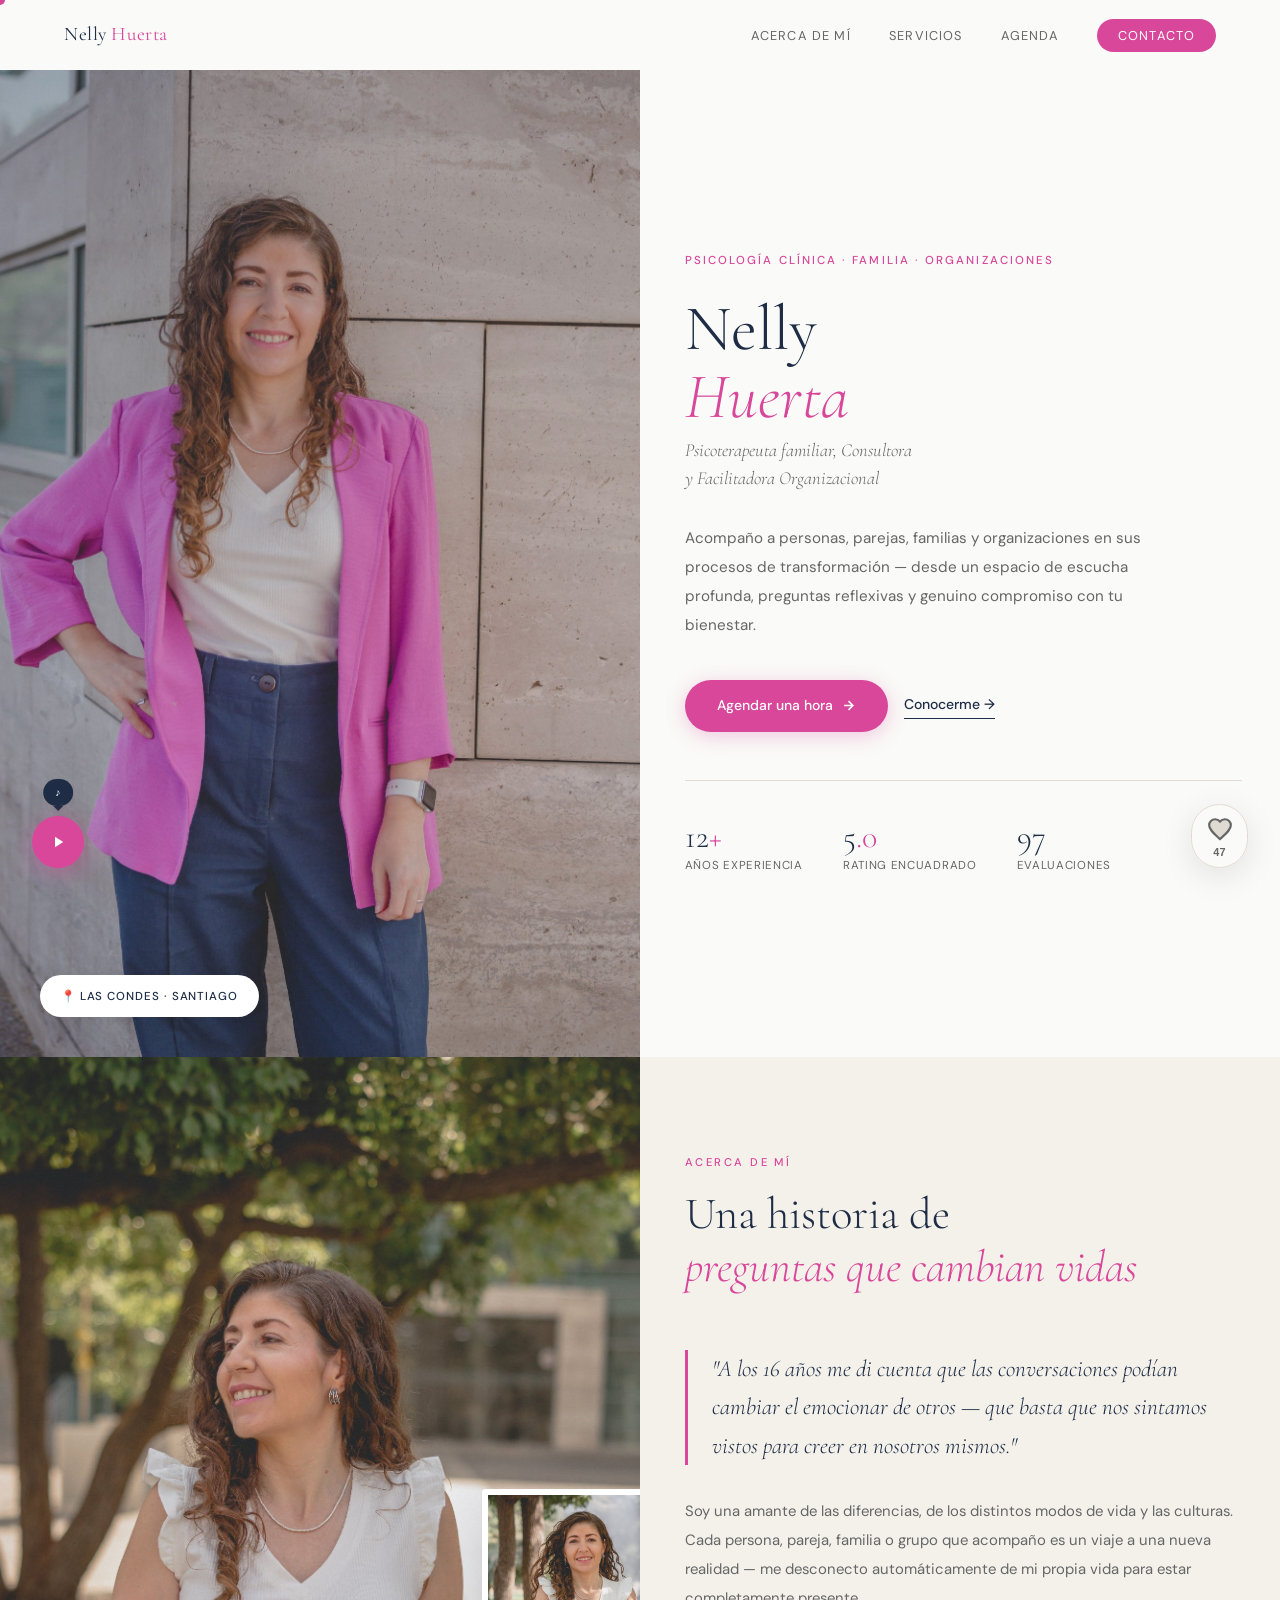
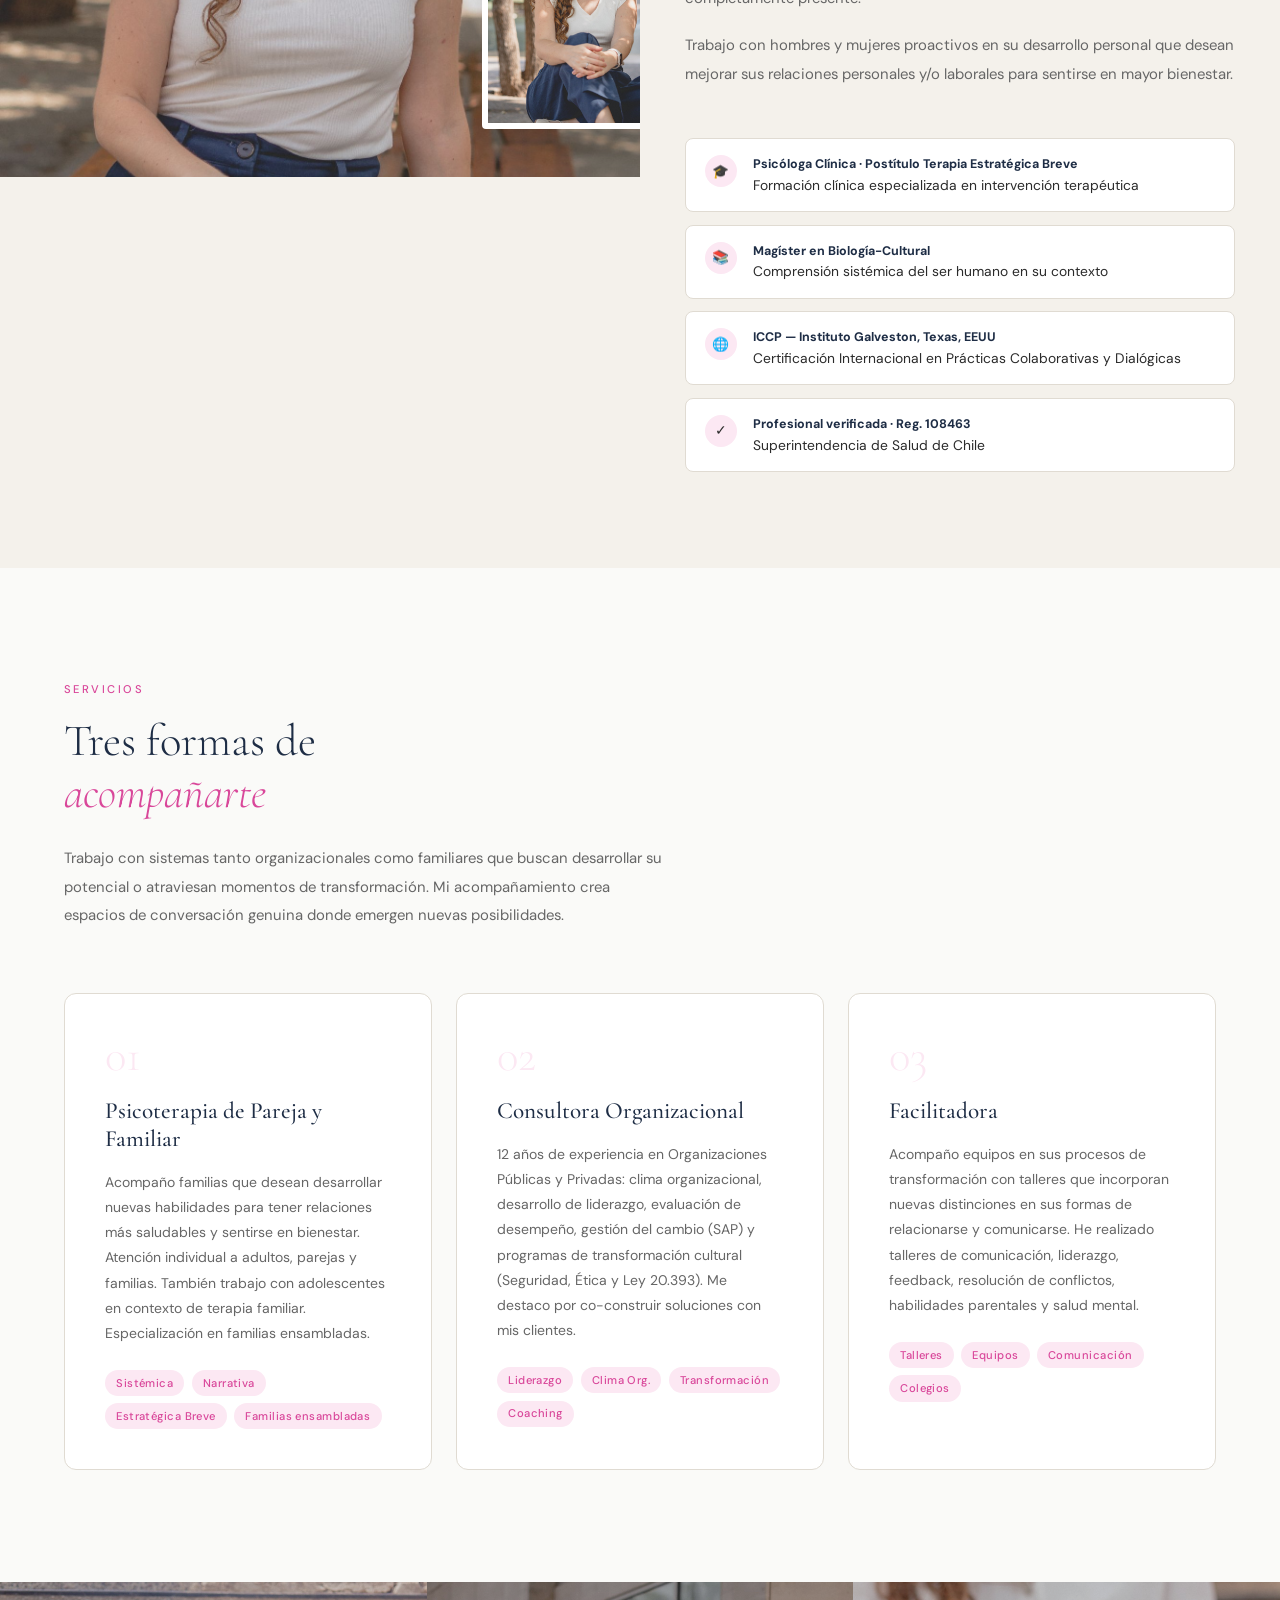
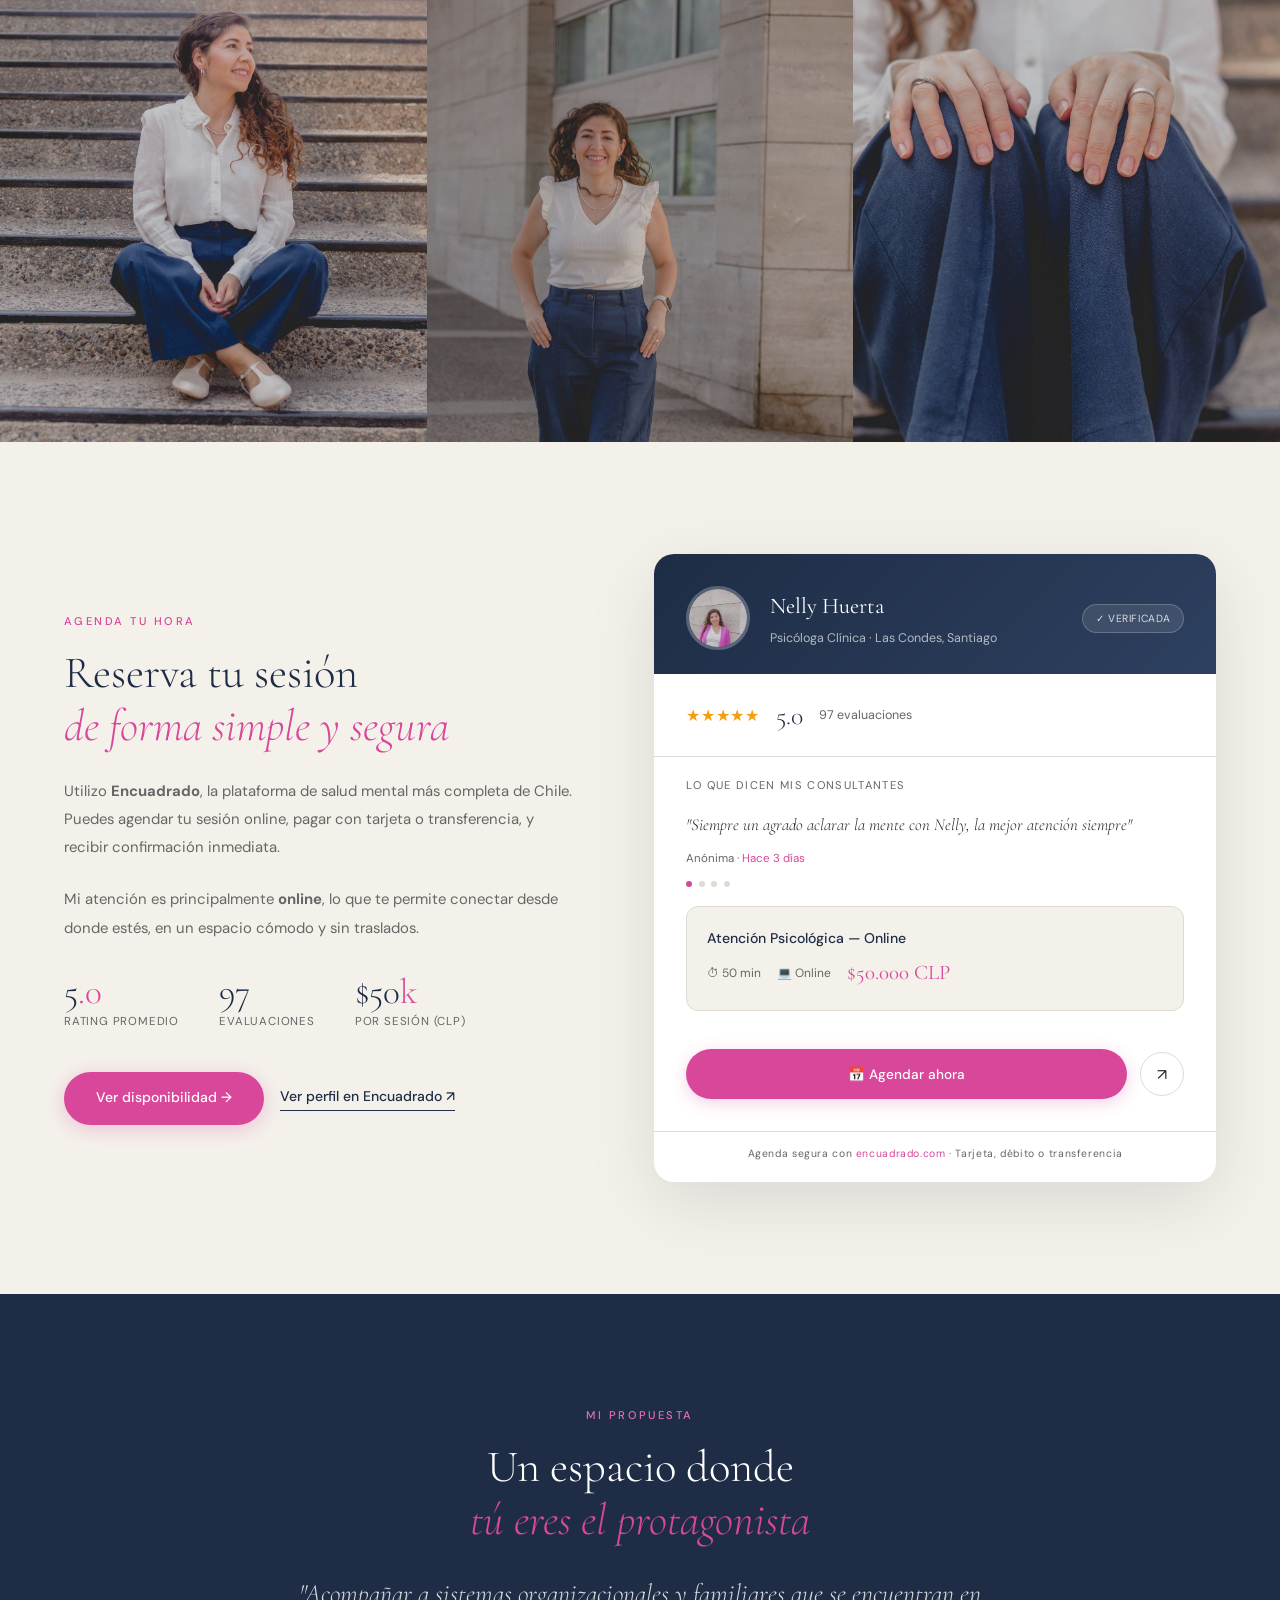
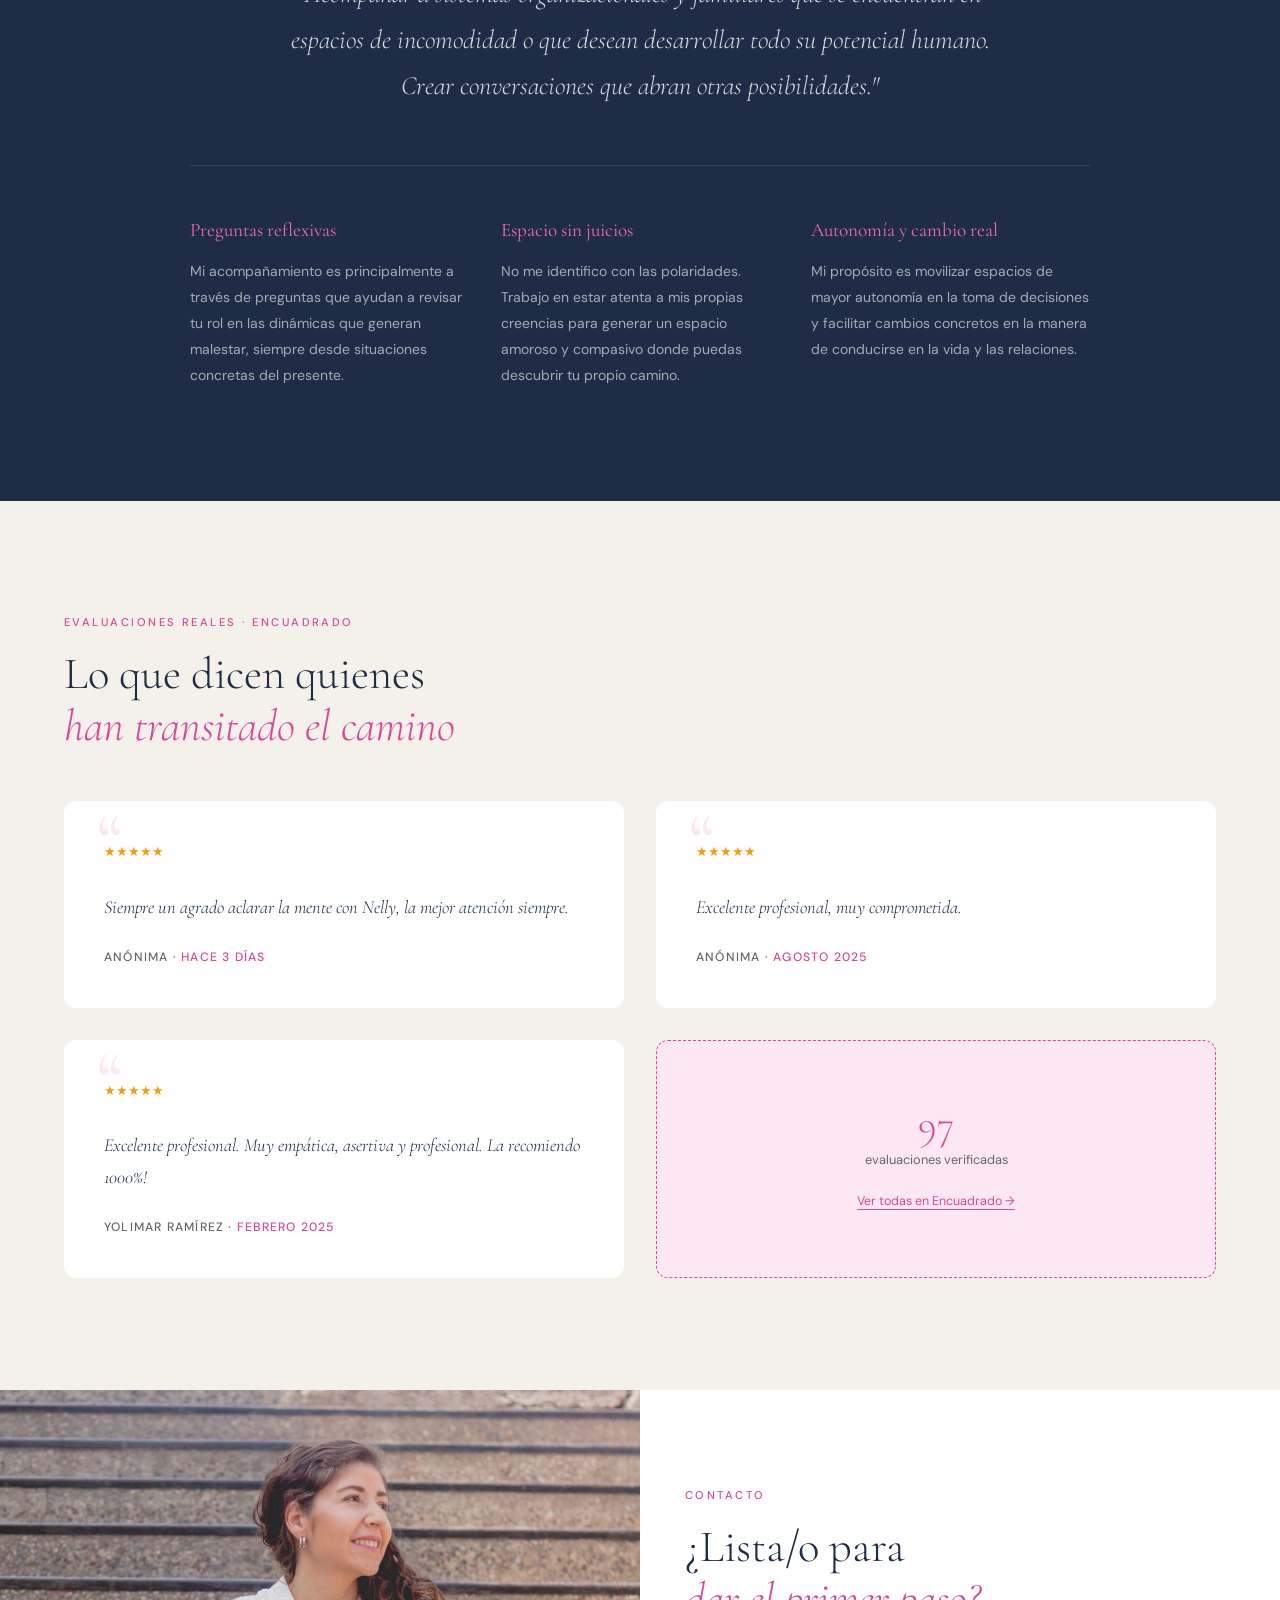
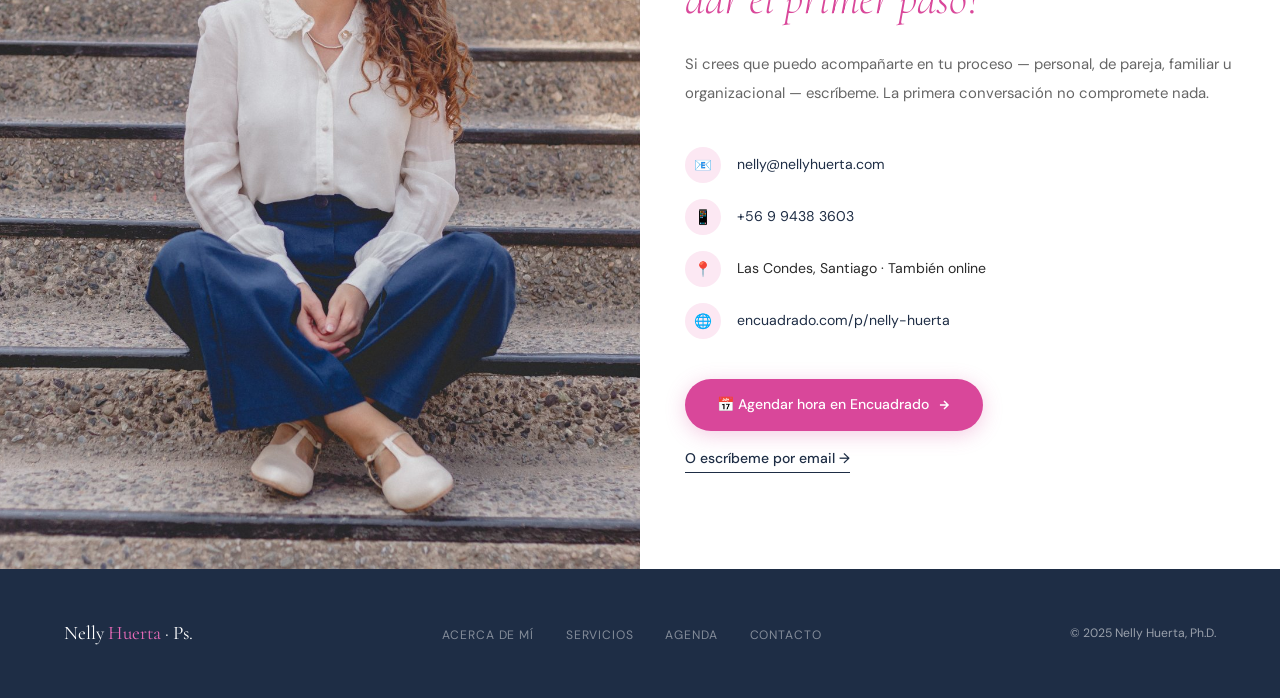
==== index.html @ c1a461f5 "🌸 Sitio Nelly Huerta — versión inicial" ====
<!DOCTYPE html>
<html lang="es">
<head>
  <meta charset="UTF-8">
  <meta name="viewport" content="width=device-width, initial-scale=1.0">
  <title>Nelly Huerta | Psicóloga Clínica · Las Condes, Santiago</title>
  <meta name="description" content="Psicoterapeuta familiar, Consultora y Facilitadora Organizacional. Atención individual, parejas y familias. Agenda tu hora en Encuadrado.">
  <meta name="keywords" content="psicóloga, psicoterapia, pareja, familia, Santiago, Las Condes, terapia familiar, consultoría organizacional">

  <!-- Open Graph -->
  <meta property="og:title" content="Nelly Huerta | Psicóloga Clínica">
  <meta property="og:description" content="Psicoterapeuta familiar y Consultora Organizacional. 5.0 ★ en Encuadrado · 97 evaluaciones.">
  <meta property="og:type" content="website">
  <meta property="og:url" content="https://www.nellyhuerta.com">

  <!-- Fuentes -->
  <link rel="preconnect" href="https://fonts.googleapis.com">
  <link rel="preconnect" href="https://fonts.gstatic.com" crossorigin>
  <link href="https://fonts.googleapis.com/css2?family=Cormorant+Garamond:ital,wght@0,300;0,400;0,500;0,600;1,300;1,400&family=DM+Sans:ital,opsz,wght@0,9..40,300;0,9..40,400;0,9..40,500;1,9..40,300&display=swap" rel="stylesheet">

  <!-- CSS -->
  <link rel="stylesheet" href="css/style.css">
</head>
<body>

  <!-- CURSOR -->
  <div id="cursor"></div>

  <!-- ═══ NAVEGACIÓN ═══ -->
  <nav id="nav">
    <a href="#hero" class="nav-logo">Nelly <span>Huerta</span></a>
    <ul class="nav-links">
      <li><a href="#acerca">Acerca de mí</a></li>
      <li><a href="#servicios">Servicios</a></li>
      <li><a href="#encuadrado-section">Agenda</a></li>
      <li><a href="#contacto" class="nav-cta">Contacto</a></li>
    </ul>
    <button class="hamburger" id="hamburger" aria-label="Abrir menú">
      <span></span><span></span><span></span>
    </button>
  </nav>

  <!-- Menú móvil -->
  <div class="mobile-menu" id="mobileMenu">
    <a href="#acerca"             onclick="closeMobile()">Acerca de mí</a>
    <a href="#servicios"          onclick="closeMobile()">Servicios</a>
    <a href="#encuadrado-section" onclick="closeMobile()">Agenda tu hora</a>
    <a href="#contacto"           onclick="closeMobile()" style="color:var(--fucsia);font-weight:500;">Contacto</a>
  </div>

  <!-- ═══ HERO ═══ -->
  <section id="hero">
    <div class="hero-imagen">
      <img src="images/RETRATO_EXPRESS_NELLY_EN26-7.jpg"
           alt="Nelly Huerta, Psicóloga Clínica"
           loading="eager">
      <div class="hero-overlay"></div>

      <!-- Badge ubicación -->
      <div class="hero-badge">📍 Las Condes · Santiago</div>

      <!-- Badge Encuadrado flotante con hover tooltip -->
      <div class="enc-preview-trigger">
        <a href="https://encuadrado.com/p/nelly-huerta"
           target="_blank" rel="noopener"
           class="hero-encuadrado-badge">
          <div>
            <div class="hero-enc-stars">★★★★★</div>
            <div class="hero-enc-info">
              <strong>5.0 · 97 evaluaciones</strong>
              Profesional verificada
            </div>
            <div class="hero-enc-logo">encuadrado</div>
          </div>
        </a>
        <!-- Tooltip preview -->
        <div class="enc-preview-tooltip">
          <div class="enc-tooltip-header">
            <div class="enc-tooltip-avatar">
              <img src="images/RETRATO_EXPRESS_NELLY_EN26.jpg" alt="Nelly Huerta">
            </div>
            <div>
              <div class="enc-tooltip-name">Nelly Huerta</div>
              <div class="enc-tooltip-sub">Psicóloga Clínica · Las Condes</div>
            </div>
          </div>
          <div class="enc-tooltip-body">
            <div class="enc-tooltip-rating">
              <span class="enc-tooltip-stars">★★★★★</span>
              <span class="enc-tooltip-num">5.0</span>
              <span class="enc-tooltip-reviews">97 evaluaciones</span>
            </div>
            <blockquote class="enc-tooltip-quote">
              "Siempre un agrado aclarar la mente con Nelly, la mejor atención siempre"
            </blockquote>
            <div class="enc-tooltip-service">
              <span class="enc-tooltip-service-name">Atención Psicológica · Online</span>
              <span class="enc-tooltip-price">$50.000 CLP</span>
            </div>
          </div>
          <div class="enc-tooltip-footer">
            <a href="https://encuadrado.com/p/nelly-huerta"
               target="_blank" class="enc-tooltip-cta">
              Agendar hora →
            </a>
          </div>
        </div>
      </div>
    </div>

    <div class="hero-texto">
      <span class="hero-eyebrow">Psicología clínica · Familia · Organizaciones</span>
      <h1 class="hero-titulo">
        Nelly<br><em>Huerta</em>
      </h1>
      <p class="hero-subtitulo">
        Psicoterapeuta familiar, Consultora<br>y Facilitadora Organizacional
      </p>
      <p class="hero-descripcion">
        Acompaño a personas, parejas, familias y organizaciones en sus procesos de transformación — desde un espacio de escucha profunda, preguntas reflexivas y genuino compromiso con tu bienestar.
      </p>
      <div class="hero-acciones">
        <a href="https://encuadrado.com/p/nelly-huerta"
           target="_blank" rel="noopener"
           class="btn-primary">
          Agendar una hora
          <svg width="15" height="15" viewBox="0 0 24 24" fill="none" stroke="currentColor" stroke-width="2.5"><path d="M5 12h14M12 5l7 7-7 7"/></svg>
        </a>
        <a href="#acerca" class="btn-secondary">Conocerme →</a>
      </div>
      <div class="hero-datos">
        <div>
          <div class="hero-dato-numero">12<span>+</span></div>
          <div class="hero-dato-label">años experiencia</div>
        </div>
        <div>
          <div class="hero-dato-numero">5<span>.0</span></div>
          <div class="hero-dato-label">rating Encuadrado</div>
        </div>
        <div>
          <div class="hero-dato-numero">97</div>
          <div class="hero-dato-label">evaluaciones</div>
        </div>
      </div>
    </div>
  </section>

  <!-- ═══ ACERCA DE MÍ ═══ -->
  <section id="acerca">
    <div class="acerca-imagenes">
      <img src="images/RETRATO_EXPRESS_NELLY_EN26-24.jpg" alt="Nelly Huerta">
      <div class="acerca-foto-mini">
        <img src="images/RETRATO_EXPRESS_NELLY_EN26-37.jpg" alt="Nelly Huerta">
      </div>
    </div>
    <div class="acerca-texto">
      <span class="seccion-eyebrow">Acerca de mí</span>
      <h2 class="seccion-titulo">Una historia de<br><em>preguntas que cambian vidas</em></h2>

      <blockquote class="acerca-cita">
        "A los 16 años me di cuenta que las conversaciones podían cambiar el emocionar de otros — que basta que nos sintamos vistos para creer en nosotros mismos."
      </blockquote>

      <p>Soy una amante de las diferencias, de los distintos modos de vida y las culturas. Cada persona, pareja, familia o grupo que acompaño es un viaje a una nueva realidad — me desconecto automáticamente de mi propia vida para estar completamente presente.</p>

      <p>Trabajo con hombres y mujeres proactivos en su desarrollo personal que desean mejorar sus relaciones personales y/o laborales para sentirse en mayor bienestar.</p>

      <div class="credenciales">
        <div class="credencial reveal">
          <div class="credencial-icono">🎓</div>
          <div class="credencial-texto">
            <strong>Psicóloga Clínica · Postítulo Terapia Estratégica Breve</strong>
            Formación clínica especializada en intervención terapéutica
          </div>
        </div>
        <div class="credencial reveal">
          <div class="credencial-icono">📚</div>
          <div class="credencial-texto">
            <strong>Magíster en Biología-Cultural</strong>
            Comprensión sistémica del ser humano en su contexto
          </div>
        </div>
        <div class="credencial reveal">
          <div class="credencial-icono">🌐</div>
          <div class="credencial-texto">
            <strong>ICCP — Instituto Galveston, Texas, EEUU</strong>
            Certificación Internacional en Prácticas Colaborativas y Dialógicas
          </div>
        </div>
        <div class="credencial reveal">
          <div class="credencial-icono">✓</div>
          <div class="credencial-texto">
            <strong>Profesional verificada · Reg. 108463</strong>
            Superintendencia de Salud de Chile
          </div>
        </div>
      </div>
    </div>
  </section>

  <!-- ═══ SERVICIOS ═══ -->
  <section id="servicios">
    <div class="servicios-intro reveal">
      <span class="seccion-eyebrow">Servicios</span>
      <h2 class="seccion-titulo">Tres formas de<br><em>acompañarte</em></h2>
      <p>Trabajo con sistemas tanto organizacionales como familiares que buscan desarrollar su potencial o atraviesan momentos de transformación. Mi acompañamiento crea espacios de conversación genuina donde emergen nuevas posibilidades.</p>
    </div>
    <div class="servicios-grid">
      <div class="servicio-card reveal">
        <div class="servicio-numero">01</div>
        <h3 class="servicio-titulo">Psicoterapia de Pareja y Familiar</h3>
        <p class="servicio-texto">Acompaño familias que desean desarrollar nuevas habilidades para tener relaciones más saludables y sentirse en bienestar. Atención individual a adultos, parejas y familias. También trabajo con adolescentes en contexto de terapia familiar. Especialización en familias ensambladas.</p>
        <div class="servicio-tags">
          <span class="tag">Sistémica</span>
          <span class="tag">Narrativa</span>
          <span class="tag">Estratégica Breve</span>
          <span class="tag">Familias ensambladas</span>
        </div>
      </div>
      <div class="servicio-card reveal">
        <div class="servicio-numero">02</div>
        <h3 class="servicio-titulo">Consultora Organizacional</h3>
        <p class="servicio-texto">12 años de experiencia en Organizaciones Públicas y Privadas: clima organizacional, desarrollo de liderazgo, evaluación de desempeño, gestión del cambio (SAP) y programas de transformación cultural (Seguridad, Ética y Ley 20.393). Me destaco por co-construir soluciones con mis clientes.</p>
        <div class="servicio-tags">
          <span class="tag">Liderazgo</span>
          <span class="tag">Clima Org.</span>
          <span class="tag">Transformación</span>
          <span class="tag">Coaching</span>
        </div>
      </div>
      <div class="servicio-card reveal">
        <div class="servicio-numero">03</div>
        <h3 class="servicio-titulo">Facilitadora</h3>
        <p class="servicio-texto">Acompaño equipos en sus procesos de transformación con talleres que incorporan nuevas distinciones en sus formas de relacionarse y comunicarse. He realizado talleres de comunicación, liderazgo, feedback, resolución de conflictos, habilidades parentales y salud mental.</p>
        <div class="servicio-tags">
          <span class="tag">Talleres</span>
          <span class="tag">Equipos</span>
          <span class="tag">Comunicación</span>
          <span class="tag">Colegios</span>
        </div>
      </div>
    </div>
  </section>

  <!-- ═══ FRANJA DE FOTOS ═══ -->
  <div id="franja">
    <div class="franja-foto">
      <img src="images/RETRATO_EXPRESS_NELLY_EN26-44.jpg" alt="Nelly Huerta">
    </div>
    <div class="franja-foto">
      <img src="images/RETRATO_EXPRESS_NELLY_EN26-14.jpg" alt="Nelly Huerta">
    </div>
    <div class="franja-foto">
      <img src="images/RETRATO_EXPRESS_NELLY_EN26-54.jpg" alt="Nelly Huerta">
    </div>
  </div>

  <!-- ═══ ENCUADRADO — AGENDA ═══ -->
  <section id="encuadrado-section">
    <div class="enc-layout">

      <!-- Texto izquierdo -->
      <div class="enc-left">
        <span class="seccion-eyebrow">Agenda tu hora</span>
        <h2 class="seccion-titulo">Reserva tu sesión<br><em>de forma simple y segura</em></h2>
        <p>
          Utilizo <strong>Encuadrado</strong>, la plataforma de salud mental más completa de Chile. Puedes agendar tu sesión online, pagar con tarjeta o transferencia, y recibir confirmación inmediata.
        </p>
        <p>
          Mi atención es principalmente <strong>online</strong>, lo que te permite conectar desde donde estés, en un espacio cómodo y sin traslados.
        </p>
        <div class="enc-stats">
          <div>
            <div class="enc-stat-num">5<span>.0</span></div>
            <div class="enc-stat-label">Rating promedio</div>
          </div>
          <div>
            <div class="enc-stat-num">97</div>
            <div class="enc-stat-label">Evaluaciones</div>
          </div>
          <div>
            <div class="enc-stat-num">$50<span>k</span></div>
            <div class="enc-stat-label">Por sesión (CLP)</div>
          </div>
        </div>

        <div style="margin-top:2.5rem; display:flex; gap:1rem; flex-wrap:wrap; align-items:center;">
          <a href="https://encuadrado.com/p/nelly-huerta"
             target="_blank" rel="noopener"
             class="btn-primary">
            Ver disponibilidad →
          </a>
          <!-- Hover preview también en botón -->
          <div class="enc-preview-trigger">
            <a href="https://encuadrado.com/p/nelly-huerta"
               target="_blank" rel="noopener"
               class="btn-secondary">
              Ver perfil en Encuadrado ↗
            </a>
            <div class="enc-preview-tooltip" style="bottom:auto;top:calc(100% + 12px);">
              <div class="enc-tooltip-header">
                <div class="enc-tooltip-avatar">
                  <img src="images/RETRATO_EXPRESS_NELLY_EN26.jpg" alt="Nelly Huerta">
                </div>
                <div>
                  <div class="enc-tooltip-name">Nelly Huerta</div>
                  <div class="enc-tooltip-sub">Psicóloga Clínica · Las Condes</div>
                </div>
              </div>
              <div class="enc-tooltip-body">
                <div class="enc-tooltip-rating">
                  <span class="enc-tooltip-stars">★★★★★</span>
                  <span class="enc-tooltip-num">5.0</span>
                  <span class="enc-tooltip-reviews">97 evaluaciones</span>
                </div>
                <blockquote class="enc-tooltip-quote">
                  "Excelente profesional. Muy empática, asertiva y profesional. La recomiendo 1000%!"
                </blockquote>
                <div class="enc-tooltip-service">
                  <span class="enc-tooltip-service-name">Atención Online</span>
                  <span class="enc-tooltip-price">$50.000 CLP</span>
                </div>
              </div>
              <div class="enc-tooltip-footer">
                <a href="https://encuadrado.com/p/nelly-huerta"
                   target="_blank" class="enc-tooltip-cta">
                  Agendar hora →
                </a>
              </div>
            </div>
          </div>
        </div>
      </div>

      <!-- Tarjeta Encuadrado -->
      <div class="enc-card reveal">
        <div class="enc-card-header">
          <div class="enc-avatar">
            <img src="images/RETRATO_EXPRESS_NELLY_EN26.jpg" alt="Nelly Huerta">
          </div>
          <div>
            <div class="enc-prof-name">Nelly Huerta</div>
            <div class="enc-prof-titulo">Psicóloga Clínica · Las Condes, Santiago</div>
          </div>
          <div class="enc-verified">✓ Verificada</div>
        </div>

        <div class="enc-card-rating">
          <span class="enc-stars">★★★★★</span>
          <span class="enc-rating-num">5.0</span>
          <span class="enc-rating-count">97 evaluaciones</span>
        </div>

        <div class="enc-reviews">
          <p class="enc-reviews-title">Lo que dicen mis consultantes</p>
          <div id="encReviewSlides"><!-- JS injection --></div>
          <div id="encReviewDots" class="enc-review-dots"></div>
        </div>

        <div class="enc-card-service">
          <div class="enc-service-name">Atención Psicológica — Online</div>
          <div class="enc-service-meta">
            <span class="enc-service-detail">⏱ 50 min</span>
            <span class="enc-service-detail">💻 Online</span>
            <span class="enc-service-price">$50.000 CLP</span>
          </div>
        </div>

        <div class="enc-card-footer">
          <a href="https://encuadrado.com/p/nelly-huerta"
             target="_blank" rel="noopener"
             class="enc-btn-agendar">
            📅 Agendar ahora
          </a>
          <a href="https://encuadrado.com/p/nelly-huerta"
             target="_blank" rel="noopener"
             class="enc-btn-ver"
             title="Ver perfil completo">↗</a>
        </div>
        <div class="enc-powered">
          Agenda segura con <a href="https://encuadrado.com" target="_blank" rel="noopener">encuadrado.com</a>
          · Tarjeta, débito o transferencia
        </div>
      </div>
    </div>
  </section>

  <!-- ═══ MI ENFOQUE ═══ -->
  <section id="enfoque">
    <div class="enfoque-inner">
      <span class="seccion-eyebrow">Mi propuesta</span>
      <h2 class="seccion-titulo">Un espacio donde<br><em>tú eres el protagonista</em></h2>
      <p class="enfoque-texto">
        "Acompañar a sistemas organizacionales y familiares que se encuentran en espacios de incomodidad o que desean desarrollar todo su potencial humano. Crear conversaciones que abran otras posibilidades."
      </p>
      <div class="enfoque-pilares">
        <div class="reveal">
          <p class="pilar-titulo">Preguntas reflexivas</p>
          <p class="pilar-texto">Mi acompañamiento es principalmente a través de preguntas que ayudan a revisar tu rol en las dinámicas que generan malestar, siempre desde situaciones concretas del presente.</p>
        </div>
        <div class="reveal">
          <p class="pilar-titulo">Espacio sin juicios</p>
          <p class="pilar-texto">No me identifico con las polaridades. Trabajo en estar atenta a mis propias creencias para generar un espacio amoroso y compasivo donde puedas descubrir tu propio camino.</p>
        </div>
        <div class="reveal">
          <p class="pilar-titulo">Autonomía y cambio real</p>
          <p class="pilar-texto">Mi propósito es movilizar espacios de mayor autonomía en la toma de decisiones y facilitar cambios concretos en la manera de conducirse en la vida y las relaciones.</p>
        </div>
      </div>
    </div>
  </section>

  <!-- ═══ TESTIMONIOS ═══ -->
  <section id="testimonios">
    <span class="seccion-eyebrow">Evaluaciones reales · Encuadrado</span>
    <h2 class="seccion-titulo">Lo que dicen quienes<br><em>han transitado el camino</em></h2>
    <div class="testimonios-grid">
      <div class="testimonio reveal">
        <div class="testimonio-stars">★★★★★</div>
        <p class="testimonio-texto">Siempre un agrado aclarar la mente con Nelly, la mejor atención siempre.</p>
        <p class="testimonio-autor">Anónima · <span>Hace 3 días</span></p>
      </div>
      <div class="testimonio reveal">
        <div class="testimonio-stars">★★★★★</div>
        <p class="testimonio-texto">Excelente profesional, muy comprometida.</p>
        <p class="testimonio-autor">Anónima · <span>Agosto 2025</span></p>
      </div>
      <div class="testimonio reveal">
        <div class="testimonio-stars">★★★★★</div>
        <p class="testimonio-texto">Excelente profesional. Muy empática, asertiva y profesional. La recomiendo 1000%!</p>
        <p class="testimonio-autor">Yolimar Ramírez · <span>Febrero 2025</span></p>
      </div>
      <div class="testimonio reveal" style="display:flex;align-items:center;justify-content:center;background:var(--fucsia-pale);border:1px dashed var(--fucsia);">
        <div style="text-align:center;padding:1rem;">
          <div style="font-family:'Cormorant Garamond',serif;font-size:2.5rem;font-weight:300;color:var(--fucsia);line-height:1;">97</div>
          <div style="font-size:0.8rem;color:var(--texto-suave);margin:0.3rem 0 1rem;">evaluaciones verificadas</div>
          <a href="https://encuadrado.com/p/nelly-huerta"
             target="_blank" rel="noopener"
             style="font-size:0.78rem;color:var(--fucsia);text-decoration:none;border-bottom:1px solid var(--fucsia);">
            Ver todas en Encuadrado →
          </a>
        </div>
      </div>
    </div>
  </section>

  <!-- ═══ CONTACTO ═══ -->
  <section id="contacto">
    <div class="contacto-imagen">
      <img src="images/RETRATO_EXPRESS_NELLY_EN26-44.jpg" alt="Nelly Huerta">
    </div>
    <div class="contacto-texto">
      <span class="seccion-eyebrow">Contacto</span>
      <h2 class="seccion-titulo">¿Lista/o para<br><em>dar el primer paso?</em></h2>
      <p>Si crees que puedo acompañarte en tu proceso — personal, de pareja, familiar u organizacional — escríbeme. La primera conversación no compromete nada.</p>

      <div class="contacto-info">
        <div class="contacto-item">
          <div class="contacto-icono">📧</div>
          <a href="#" data-email data-show-email>Cargando...</a>
        </div>
        <div class="contacto-item">
          <div class="contacto-icono">📱</div>
          <a href="tel:+56994383603">+56 9 9438 3603</a>
        </div>
        <div class="contacto-item">
          <div class="contacto-icono">📍</div>
          <span>Las Condes, Santiago · También online</span>
        </div>
        <div class="contacto-item">
          <div class="contacto-icono">🌐</div>
          <a href="https://encuadrado.com/p/nelly-huerta" target="_blank" rel="noopener">
            encuadrado.com/p/nelly-huerta
          </a>
        </div>
      </div>

      <div class="contacto-acciones">
        <a href="https://encuadrado.com/p/nelly-huerta"
           target="_blank" rel="noopener"
           class="btn-primary" style="width:fit-content;">
          📅 Agendar hora en Encuadrado
          <svg width="14" height="14" viewBox="0 0 24 24" fill="none" stroke="currentColor" stroke-width="2.5"><path d="M5 12h14M12 5l7 7-7 7"/></svg>
        </a>
        <a href="#" id="agendarBtn" class="btn-secondary" style="width:fit-content;">
          O escríbeme por email →
        </a>
      </div>
    </div>
  </section>

  <!-- ═══ FOOTER ═══ -->
  <footer>
    <div class="footer-logo">Nelly <span>Huerta</span> · Ps.</div>
    <ul class="footer-links">
      <li><a href="#acerca">Acerca de mí</a></li>
      <li><a href="#servicios">Servicios</a></li>
      <li><a href="#encuadrado-section">Agenda</a></li>
      <li><a href="#contacto">Contacto</a></li>
    </ul>
    <p>© 2025 Nelly Huerta, Ph.D.</p>
  </footer>

  <!-- ═══ MUSIC PLAYER — BOTÓN CIRCULAR FLOTANTE ═══ -->
  <div id="music-player">
    <span class="mp-hint" id="mpHint">♪</span>
    <button id="mp-toggle" aria-label="Reproducir / Pausar música">
      <svg id="mp-icon-play"  width="18" height="18" viewBox="0 0 24 24"><path d="M8 5v14l11-7z"/></svg>
      <svg id="mp-icon-pause" width="18" height="18" viewBox="0 0 24 24" style="display:none;"><path d="M6 19h4V5H6v14zm8-14v14h4V5h-4z"/></svg>
    </button>
    <audio id="bgAudio" loop preload="none">
      <source src="audio/tramayDesenlace.mp3" type="audio/mpeg">
    </audio>
  </div>

  <!-- ═══ BOTÓN CORAZÓN ═══ -->
  <button id="heart-btn" aria-label="Me gusta este sitio">
    <svg id="heart-icon" viewBox="0 0 24 24" xmlns="http://www.w3.org/2000/svg">
      <path d="M12 21.35l-1.45-1.32C5.4 15.36 2 12.28 2 8.5
               2 5.42 4.42 3 7.5 3c1.74 0 3.41.81 4.5 2.09
               C13.09 3.81 14.76 3 16.5 3
               19.58 3 22 5.42 22 8.5
               c0 3.78-3.4 6.86-8.55 11.54L12 21.35z"/>
    </svg>
    <span id="heart-count">0</span>
  </button>

  <!-- JS -->
  <script src="js/main.js"></script>

</body>
</html>
---- css/style.css ----
/* ═══════════════════════════════════════════════════
   NELLY HUERTA · PSICÓLOGA CLÍNICA
   style.css — Estilos principales
   ═══════════════════════════════════════════════════ */

:root {
  --navy:        #1e2d45;
  --navy-light:  #2e4060;
  --fucsia:      #d9479a;
  --fucsia-hover:#c23589;
  --fucsia-light:#e86bb8;
  --fucsia-pale: #fce8f3;
  --blanco:      #fafaf8;
  --crema:       #f4f1eb;
  --texto:       #2a2a2a;
  --texto-suave: #666;
  --borde:       #e0dbd2;
  --sombra:      rgba(0,0,0,0.08);
}

/* ── RESET ── */
*, *::before, *::after { box-sizing: border-box; margin: 0; padding: 0; }
html { scroll-behavior: smooth; }
body {
  font-family: 'DM Sans', sans-serif;
  background: var(--blanco);
  color: var(--texto);
  font-size: 16px;
  line-height: 1.7;
  overflow-x: hidden;
}
img { display: block; max-width: 100%; }
a { color: inherit; }

/* ── CURSOR ── */
* { cursor: none !important; }
#cursor {
  width: 10px; height: 10px;
  background: var(--fucsia);
  border-radius: 50%;
  position: fixed; top: 0; left: 0;
  pointer-events: none; z-index: 9999;
  transform: translate(-50%,-50%);
  transition: transform 0.12s ease, background 0.2s, opacity 0.2s;
  mix-blend-mode: multiply;
}
#cursor.hover {
  transform: translate(-50%,-50%) scale(3.5);
  background: var(--fucsia-light);
  opacity: 0.5;
}

/* ── NAV ── */
nav {
  position: fixed; top: 0; left: 0; right: 0; z-index: 100;
  height: 70px;
  display: flex; align-items: center; justify-content: space-between;
  padding: 0 5%;
  background: rgba(250,250,248,0.96);
  backdrop-filter: blur(14px);
  border-bottom: 1px solid transparent;
  transition: border-color 0.3s, box-shadow 0.3s;
}
nav.scrolled {
  border-color: var(--borde);
  box-shadow: 0 2px 24px var(--sombra);
}
.nav-logo {
  font-family: 'Cormorant Garamond', serif;
  font-size: 1.2rem; font-weight: 400;
  color: var(--navy); text-decoration: none;
  letter-spacing: 0.03em;
}
.nav-logo span { color: var(--fucsia); }
.nav-links { display: flex; gap: 2.4rem; list-style: none; align-items: center; }
.nav-links a {
  text-decoration: none; font-size: 0.8rem;
  letter-spacing: 0.09em; text-transform: uppercase;
  color: var(--texto-suave); font-weight: 400;
  transition: color 0.2s;
}
.nav-links a:hover { color: var(--navy); }
.nav-cta {
  background: var(--fucsia) !important;
  color: white !important;
  padding: 0.5rem 1.3rem !important;
  border-radius: 100px !important;
  transition: background 0.2s, transform 0.15s !important;
}
.nav-cta:hover { background: var(--navy) !important; transform: translateY(-1px); }

/* Hamburger */
.hamburger {
  display: none; flex-direction: column; gap: 5px;
  background: none; border: none; padding: 4px;
}
.hamburger span { display: block; width: 24px; height: 2px; background: var(--navy); transition: all 0.3s; }
.mobile-menu {
  display: none; position: fixed; top: 70px; left: 0; right: 0;
  background: var(--blanco); border-bottom: 1px solid var(--borde);
  padding: 1.5rem 5%; flex-direction: column; gap: 1.2rem; z-index: 99;
}
.mobile-menu a {
  text-decoration: none; color: var(--texto);
  font-size: 1rem; padding: 0.5rem 0;
  border-bottom: 1px solid var(--borde);
}
.mobile-menu.open { display: flex; }

/* ── BOTONES ── */
.btn-primary {
  display: inline-flex; align-items: center; gap: 0.5rem;
  background: var(--fucsia); color: white;
  text-decoration: none; padding: 0.9rem 2rem;
  border-radius: 100px; font-size: 0.875rem; font-weight: 500;
  transition: background 0.25s, transform 0.2s, box-shadow 0.2s;
  box-shadow: 0 4px 20px rgba(217,71,154,0.28);
}
.btn-primary:hover {
  background: var(--navy); transform: translateY(-2px);
  box-shadow: 0 8px 30px rgba(30,45,69,0.22);
}
.btn-secondary {
  display: inline-flex; align-items: center; gap: 0.4rem;
  color: var(--navy); text-decoration: none; font-size: 0.875rem; font-weight: 500;
  border-bottom: 1px solid var(--navy); padding-bottom: 1px;
  transition: color 0.2s, border-color 0.2s;
}
.btn-secondary:hover { color: var(--fucsia); border-color: var(--fucsia); }

/* ── TIPOGRAFÍA DE SECCIONES ── */
.seccion-eyebrow {
  font-size: 0.7rem; letter-spacing: 0.22em;
  text-transform: uppercase; color: var(--fucsia);
  font-weight: 500; margin-bottom: 1rem; display: block;
}
.seccion-titulo {
  font-family: 'Cormorant Garamond', serif;
  font-size: clamp(2rem, 3.5vw, 3rem); font-weight: 300;
  color: var(--navy); line-height: 1.18; margin-bottom: 1.5rem;
}
.seccion-titulo em { font-style: italic; color: var(--fucsia); }

/* ── HERO ── */
#hero {
  min-height: 100vh; padding-top: 70px;
  display: grid; grid-template-columns: 1fr 1fr;
}
.hero-imagen { position: relative; overflow: hidden; }
.hero-imagen img {
  width: 100%; height: 100%;
  object-fit: cover; object-position: top center;
}
.hero-overlay {
  position: absolute; inset: 0;
  background: linear-gradient(160deg, rgba(30,45,69,0.12) 0%, transparent 55%);
}
.hero-badge {
  position: absolute; bottom: 2.5rem; left: 2.5rem;
  background: white; padding: 0.7rem 1.3rem; border-radius: 100px;
  font-size: 0.72rem; letter-spacing: 0.08em; text-transform: uppercase;
  color: var(--navy); font-weight: 500;
  box-shadow: 0 8px 30px rgba(0,0,0,0.1);
}
/* Badge Encuadrado sobre la foto */
.hero-encuadrado-badge {
  position: absolute; top: 2.5rem; right: 2.5rem;
  background: white; border-radius: 12px;
  padding: 0.9rem 1.2rem; box-shadow: 0 8px 30px rgba(0,0,0,0.12);
  text-decoration: none; display: flex; align-items: center; gap: 0.7rem;
  transition: transform 0.2s, box-shadow 0.2s;
  border: 1px solid var(--borde);
}
.hero-encuadrado-badge:hover {
  transform: translateY(-2px);
  box-shadow: 0 14px 40px rgba(0,0,0,0.15);
}
.hero-enc-stars { color: #f59e0b; font-size: 0.8rem; letter-spacing: 0.02em; }
.hero-enc-info { font-size: 0.7rem; color: var(--texto-suave); line-height: 1.4; }
.hero-enc-info strong { color: var(--navy); font-size: 0.78rem; display: block; }
.hero-enc-logo { font-size: 0.62rem; color: var(--fucsia); font-weight: 600; letter-spacing: 0.06em; text-transform: uppercase; }

.hero-texto {
  display: flex; flex-direction: column; justify-content: center;
  padding: 5rem 6% 5rem 7%; background: var(--blanco);
}
.hero-eyebrow {
  font-size: 0.72rem; letter-spacing: 0.18em; text-transform: uppercase;
  color: var(--fucsia); font-weight: 500; margin-bottom: 1.5rem;
}
.hero-titulo {
  font-family: 'Cormorant Garamond', serif;
  font-size: clamp(3rem, 5vw, 5rem); font-weight: 300;
  line-height: 1.06; color: var(--navy); margin-bottom: 0.4rem;
}
.hero-titulo em { font-style: italic; color: var(--fucsia); }
.hero-subtitulo {
  font-family: 'Cormorant Garamond', serif;
  font-size: 1.15rem; font-weight: 300; font-style: italic;
  color: var(--texto-suave); margin-bottom: 2rem; line-height: 1.5;
}
.hero-descripcion {
  font-size: 0.95rem; color: var(--texto-suave);
  line-height: 1.9; max-width: 480px; margin-bottom: 2.5rem;
}
.hero-acciones { display: flex; gap: 1rem; flex-wrap: wrap; align-items: center; }
.hero-datos {
  margin-top: 3rem; padding-top: 2.5rem; border-top: 1px solid var(--borde);
  display: flex; gap: 2.5rem;
}
.hero-dato-numero {
  font-family: 'Cormorant Garamond', serif;
  font-size: 2rem; font-weight: 300; color: var(--navy); line-height: 1;
}
.hero-dato-numero span { color: var(--fucsia); }
.hero-dato-label {
  font-size: 0.72rem; letter-spacing: 0.06em;
  color: var(--texto-suave); text-transform: uppercase; margin-top: 0.2rem;
}

/* ── ACERCA ── */
#acerca {
  background: var(--crema);
  display: grid; grid-template-columns: 1fr 1fr; gap: 0; padding: 0;
}
.acerca-imagenes { position: relative; height: 720px; overflow: hidden; }
.acerca-imagenes img { width: 100%; height: 100%; object-fit: cover; object-position: center top; }
.acerca-foto-mini {
  position: absolute; bottom: 3rem; right: -2rem;
  width: 190px; height: 240px; border-radius: 4px; overflow: hidden;
  box-shadow: 0 20px 60px rgba(0,0,0,0.18); border: 6px solid white;
}
.acerca-foto-mini img { width: 100%; height: 100%; object-fit: cover; }
.acerca-texto { padding: 6rem 7%; display: flex; flex-direction: column; justify-content: center; }
.acerca-cita {
  font-family: 'Cormorant Garamond', serif;
  font-size: 1.45rem; font-weight: 300; font-style: italic;
  color: var(--navy); border-left: 3px solid var(--fucsia);
  padding-left: 1.5rem; margin: 2rem 0; line-height: 1.65;
}
.acerca-texto p { font-size: 0.93rem; color: var(--texto-suave); line-height: 1.95; margin-bottom: 1.1rem; }
.credenciales { display: flex; flex-direction: column; gap: 0.8rem; margin-top: 2rem; }
.credencial {
  display: flex; align-items: flex-start; gap: 1rem;
  padding: 1rem 1.2rem; background: white;
  border-radius: 8px; border: 1px solid var(--borde);
  transition: border-color 0.2s;
}
.credencial:hover { border-color: var(--fucsia-pale); }
.credencial-icono {
  width: 32px; height: 32px; background: var(--fucsia-pale);
  border-radius: 50%; display: flex; align-items: center;
  justify-content: center; flex-shrink: 0; font-size: 0.85rem;
}
.credencial-texto { font-size: 0.865rem; color: var(--texto); line-height: 1.45; }
.credencial-texto strong { color: var(--navy); display: block; font-size: 0.78rem; margin-bottom: 0.1rem; }

/* ── SERVICIOS ── */
#servicios { background: var(--blanco); padding: 7rem 5%; }
.servicios-intro { max-width: 600px; margin-bottom: 4rem; }
.servicios-intro p { font-size: 0.93rem; color: var(--texto-suave); line-height: 1.9; }
.servicios-grid { display: grid; grid-template-columns: repeat(3, 1fr); gap: 1.5rem; }
.servicio-card {
  padding: 2.5rem; border: 1px solid var(--borde);
  border-radius: 12px; background: white;
  transition: transform 0.25s, box-shadow 0.25s, border-color 0.25s;
  position: relative; overflow: hidden;
}
.servicio-card::before {
  content: ''; position: absolute; top: 0; left: 0;
  width: 100%; height: 3px; background: var(--fucsia);
  transform: scaleX(0); transform-origin: left; transition: transform 0.3s;
}
.servicio-card:hover::before { transform: scaleX(1); }
.servicio-card:hover {
  transform: translateY(-4px);
  box-shadow: 0 20px 60px rgba(0,0,0,0.07);
  border-color: transparent;
}
.servicio-numero {
  font-family: 'Cormorant Garamond', serif;
  font-size: 2.8rem; font-weight: 300;
  color: var(--fucsia-pale); line-height: 1; margin-bottom: 1.2rem;
}
.servicio-titulo {
  font-family: 'Cormorant Garamond', serif;
  font-size: 1.45rem; font-weight: 500;
  color: var(--navy); margin-bottom: 1rem; line-height: 1.2;
}
.servicio-texto { font-size: 0.875rem; color: var(--texto-suave); line-height: 1.8; }
.servicio-tags { display: flex; flex-wrap: wrap; gap: 0.45rem; margin-top: 1.5rem; }
.tag {
  display: inline-block; padding: 0.22rem 0.7rem;
  border-radius: 100px; background: var(--fucsia-pale);
  color: var(--fucsia); font-size: 0.7rem;
  letter-spacing: 0.04em; font-weight: 500;
}

/* ── FRANJA FOTOS ── */
#franja {
  height: 460px; display: grid;
  grid-template-columns: 1fr 1fr 1fr; padding: 0;
}
.franja-foto { overflow: hidden; position: relative; }
.franja-foto img {
  width: 100%; height: 100%; object-fit: cover;
  object-position: center top; transition: transform 0.6s ease;
  filter: brightness(0.88);
}
.franja-foto:nth-child(2) img { object-position: center 20%; }
.franja-foto:hover img { transform: scale(1.04); filter: brightness(1); }

/* ── ENCUADRADO WIDGET ── */
#encuadrado-section { background: var(--crema); padding: 7rem 5%; }
.enc-layout { display: grid; grid-template-columns: 1fr 1.1fr; gap: 5rem; align-items: center; }
.enc-left {}
.enc-left p { font-size: 0.93rem; color: var(--texto-suave); line-height: 1.9; margin-bottom: 1.5rem; }
.enc-stats { display: flex; gap: 2.5rem; margin-top: 2rem; }
.enc-stat-num {
  font-family: 'Cormorant Garamond', serif;
  font-size: 2.2rem; font-weight: 300; color: var(--navy); line-height: 1;
}
.enc-stat-num span { color: var(--fucsia); }
.enc-stat-label { font-size: 0.72rem; letter-spacing: 0.07em; color: var(--texto-suave); text-transform: uppercase; margin-top: 0.2rem; }

/* Tarjeta Encuadrado */
.enc-card {
  background: white; border-radius: 20px;
  box-shadow: 0 20px 70px rgba(0,0,0,0.1);
  overflow: hidden; position: relative;
}
.enc-card-header {
  background: linear-gradient(135deg, var(--navy) 0%, #2e4060 100%);
  padding: 2rem 2rem 1.5rem;
  color: white; display: flex; align-items: center; gap: 1.2rem;
}
.enc-avatar {
  width: 64px; height: 64px; border-radius: 50%;
  overflow: hidden; border: 3px solid rgba(255,255,255,0.25);
  flex-shrink: 0;
}
.enc-avatar img { width: 100%; height: 100%; object-fit: cover; object-position: top; }
.enc-prof-name { font-family: 'Cormorant Garamond', serif; font-size: 1.4rem; font-weight: 400; }
.enc-prof-titulo { font-size: 0.78rem; color: rgba(255,255,255,0.65); margin-top: 0.2rem; }
.enc-verified {
  margin-left: auto; background: rgba(255,255,255,0.1);
  border: 1px solid rgba(255,255,255,0.2); border-radius: 100px;
  padding: 0.3rem 0.8rem; font-size: 0.65rem;
  letter-spacing: 0.06em; text-transform: uppercase; color: rgba(255,255,255,0.8);
  white-space: nowrap;
}

.enc-card-rating {
  padding: 1.2rem 2rem; border-bottom: 1px solid var(--borde);
  display: flex; align-items: center; gap: 1rem;
}
.enc-stars { color: #f59e0b; font-size: 1rem; letter-spacing: 0.04em; }
.enc-rating-num { font-family: 'Cormorant Garamond', serif; font-size: 1.6rem; font-weight: 300; color: var(--navy); }
.enc-rating-count { font-size: 0.78rem; color: var(--texto-suave); }

/* Reviews slider */
.enc-reviews { padding: 1.2rem 2rem 0; }
.enc-reviews-title { font-size: 0.7rem; letter-spacing: 0.12em; text-transform: uppercase; color: var(--texto-suave); margin-bottom: 1rem; }
.enc-review-slide { display: none; }
.enc-review-slide.active { display: block; }
.enc-review-text {
  font-family: 'Cormorant Garamond', serif;
  font-size: 1.05rem; font-style: italic; font-weight: 300;
  color: var(--texto); line-height: 1.65; margin-bottom: 0.6rem;
}
.enc-review-meta { font-size: 0.72rem; color: var(--texto-suave); }
.enc-review-meta span { color: var(--fucsia); }
.enc-review-dots { display: flex; gap: 0.4rem; margin-top: 0.8rem; }
.enc-dot {
  width: 6px; height: 6px; border-radius: 50%;
  background: var(--borde); transition: background 0.2s;
}
.enc-dot.active { background: var(--fucsia); }

.enc-card-service {
  margin: 1.2rem 2rem; padding: 1.2rem;
  background: var(--crema); border-radius: 12px;
  border: 1px solid var(--borde);
}
.enc-service-name { font-size: 0.88rem; font-weight: 500; color: var(--navy); margin-bottom: 0.3rem; }
.enc-service-meta { display: flex; gap: 1rem; }
.enc-service-detail { font-size: 0.75rem; color: var(--texto-suave); display: flex; align-items: center; gap: 0.3rem; }
.enc-service-price { font-family: 'Cormorant Garamond', serif; font-size: 1.3rem; font-weight: 400; color: var(--fucsia); }

.enc-card-footer {
  padding: 1.2rem 2rem 2rem;
  display: flex; gap: 0.8rem; align-items: center;
}
.enc-btn-agendar {
  flex: 1; display: flex; align-items: center; justify-content: center; gap: 0.5rem;
  background: var(--fucsia); color: white; text-decoration: none;
  padding: 0.85rem 1.5rem; border-radius: 100px;
  font-size: 0.85rem; font-weight: 500;
  transition: background 0.2s, transform 0.15s;
  box-shadow: 0 4px 16px rgba(217,71,154,0.25);
}
.enc-btn-agendar:hover { background: var(--navy); transform: translateY(-1px); }
.enc-btn-ver {
  display: flex; align-items: center; justify-content: center;
  width: 44px; height: 44px; border-radius: 50%;
  border: 1px solid var(--borde); background: white;
  font-size: 1rem; text-decoration: none;
  transition: border-color 0.2s, background 0.2s;
}
.enc-btn-ver:hover { border-color: var(--fucsia); background: var(--fucsia-pale); }
.enc-powered {
  padding: 0.8rem 2rem 1.2rem;
  font-size: 0.65rem; color: var(--texto-suave);
  letter-spacing: 0.06em; text-align: center;
  border-top: 1px solid var(--borde);
}
.enc-powered a { color: var(--fucsia); text-decoration: none; }

/* ── HOVER PREVIEW ENCUADRADO (desktop) ── */
.enc-preview-trigger {
  position: relative; display: inline-flex;
  align-items: center; gap: 0.5rem;
}
.enc-preview-tooltip {
  position: absolute; bottom: calc(100% + 12px); left: 50%;
  transform: translateX(-50%) translateY(6px);
  width: 340px; background: white; border-radius: 16px;
  box-shadow: 0 24px 80px rgba(0,0,0,0.18);
  border: 1px solid var(--borde); pointer-events: none;
  opacity: 0; transition: opacity 0.25s, transform 0.25s;
  z-index: 200; overflow: hidden;
}
.enc-preview-trigger:hover .enc-preview-tooltip {
  opacity: 1; transform: translateX(-50%) translateY(0);
  pointer-events: auto;
}
.enc-preview-tooltip::after {
  content: ''; position: absolute; bottom: -8px; left: 50%;
  transform: translateX(-50%);
  border: 8px solid transparent; border-bottom: none;
  border-top-color: white;
}
.enc-tooltip-header {
  background: linear-gradient(135deg, var(--navy), #2e4060);
  padding: 1.2rem; display: flex; align-items: center; gap: 0.9rem; color: white;
}
.enc-tooltip-avatar { width: 48px; height: 48px; border-radius: 50%; overflow: hidden; border: 2px solid rgba(255,255,255,0.2); flex-shrink: 0; }
.enc-tooltip-avatar img { width: 100%; height: 100%; object-fit: cover; object-position: top; }
.enc-tooltip-name { font-family: 'Cormorant Garamond', serif; font-size: 1.1rem; }
.enc-tooltip-sub { font-size: 0.7rem; color: rgba(255,255,255,0.6); margin-top: 0.15rem; }
.enc-tooltip-body { padding: 1rem 1.2rem; }
.enc-tooltip-rating { display: flex; align-items: center; gap: 0.6rem; margin-bottom: 0.8rem; }
.enc-tooltip-stars { color: #f59e0b; font-size: 0.85rem; }
.enc-tooltip-num { font-family: 'Cormorant Garamond', serif; font-size: 1.2rem; color: var(--navy); }
.enc-tooltip-reviews { font-size: 0.72rem; color: var(--texto-suave); }
.enc-tooltip-quote {
  font-family: 'Cormorant Garamond', serif;
  font-size: 0.95rem; font-style: italic; color: var(--texto);
  border-left: 2px solid var(--fucsia); padding-left: 0.8rem;
  margin-bottom: 0.9rem; line-height: 1.5;
}
.enc-tooltip-service {
  background: var(--crema); border-radius: 8px;
  padding: 0.7rem 0.9rem; font-size: 0.78rem;
  display: flex; justify-content: space-between; align-items: center;
}
.enc-tooltip-service-name { color: var(--navy); font-weight: 500; }
.enc-tooltip-price { color: var(--fucsia); font-family: 'Cormorant Garamond', serif; font-size: 1.1rem; }
.enc-tooltip-footer {
  padding: 0.8rem 1.2rem 1.2rem;
  display: flex; gap: 0.6rem;
}
.enc-tooltip-cta {
  flex: 1; background: var(--fucsia); color: white;
  text-decoration: none; padding: 0.65rem;
  border-radius: 100px; font-size: 0.78rem; font-weight: 500;
  text-align: center; transition: background 0.2s;
}
.enc-tooltip-cta:hover { background: var(--navy); }

/* ── ENFOQUE ── */
#enfoque { background: var(--navy); color: white; padding: 7rem 5%; }
.enfoque-inner { max-width: 900px; margin: 0 auto; text-align: center; }
#enfoque .seccion-eyebrow { color: var(--fucsia-light); }
#enfoque .seccion-titulo { color: white; }
.enfoque-texto {
  font-family: 'Cormorant Garamond', serif;
  font-size: clamp(1.25rem, 2.5vw, 1.65rem); font-weight: 300; font-style: italic;
  color: rgba(255,255,255,0.82); line-height: 1.75;
  max-width: 750px; margin: 0 auto 3.5rem;
}
.enfoque-pilares {
  display: grid; grid-template-columns: repeat(3, 1fr); gap: 2rem;
  text-align: left; border-top: 1px solid rgba(255,255,255,0.1); padding-top: 3rem;
}
.pilar-titulo {
  font-family: 'Cormorant Garamond', serif; font-size: 1.2rem;
  font-weight: 400; color: var(--fucsia-light); margin-bottom: 0.75rem;
}
.pilar-texto { font-size: 0.875rem; color: rgba(255,255,255,0.6); line-height: 1.85; }

/* ── TESTIMONIOS ── */
#testimonios { background: var(--crema); padding: 7rem 5%; }
.testimonios-grid { display: grid; grid-template-columns: repeat(2, 1fr); gap: 2rem; margin-top: 3rem; }
.testimonio {
  background: white; padding: 2.5rem; border-radius: 12px; position: relative;
  transition: transform 0.2s, box-shadow 0.2s;
}
.testimonio:hover { transform: translateY(-3px); box-shadow: 0 16px 50px var(--sombra); }
.testimonio::before {
  content: '\201C'; font-family: 'Cormorant Garamond', serif;
  font-size: 5rem; color: var(--fucsia-pale); line-height: 0;
  position: absolute; top: 2.5rem; left: 2rem;
}
.testimonio-texto {
  font-family: 'Cormorant Garamond', serif;
  font-size: 1.15rem; font-weight: 300; font-style: italic;
  color: var(--navy); line-height: 1.7; padding-top: 1.5rem; margin-bottom: 1.5rem;
}
.testimonio-autor { font-size: 0.76rem; letter-spacing: 0.1em; text-transform: uppercase; color: var(--texto-suave); font-weight: 500; }
.testimonio-autor span { color: var(--fucsia); }
.testimonio-stars { color: #f59e0b; font-size: 0.8rem; margin-bottom: 0.3rem; }

/* ── CONTACTO ── */
#contacto {
  background: white; display: grid;
  grid-template-columns: 1fr 1fr; gap: 0; padding: 0;
}
.contacto-imagen { overflow: hidden; min-height: 580px; }
.contacto-imagen img { width: 100%; height: 100%; object-fit: cover; object-position: center top; }
.contacto-texto { padding: 6rem 7%; display: flex; flex-direction: column; justify-content: center; }
.contacto-texto p { font-size: 0.93rem; color: var(--texto-suave); line-height: 1.9; margin-bottom: 2.5rem; }
.contacto-info { display: flex; flex-direction: column; gap: 1rem; margin-bottom: 2.5rem; }
.contacto-item { display: flex; align-items: center; gap: 1rem; font-size: 0.88rem; color: var(--texto); }
.contacto-item a { color: var(--navy); text-decoration: none; transition: color 0.2s; }
.contacto-item a:hover { color: var(--fucsia); }
.contacto-icono {
  width: 36px; height: 36px; background: var(--fucsia-pale);
  border-radius: 50%; display: flex; align-items: center;
  justify-content: center; flex-shrink: 0; font-size: 0.9rem;
}
.contacto-acciones { display: flex; flex-direction: column; gap: 1rem; }

/* ── FOOTER ── */
footer {
  background: var(--navy); color: rgba(255,255,255,0.55);
  padding: 3rem 5%; display: flex;
  justify-content: space-between; align-items: center; flex-wrap: wrap; gap: 1rem;
}
.footer-logo { font-family: 'Cormorant Garamond', serif; font-size: 1.2rem; font-weight: 400; color: white; }
.footer-logo span { color: var(--fucsia-light); }
.footer-links { display: flex; gap: 2rem; list-style: none; }
.footer-links a {
  color: rgba(255,255,255,0.45); text-decoration: none;
  font-size: 0.76rem; letter-spacing: 0.07em; text-transform: uppercase;
  transition: color 0.2s;
}
.footer-links a:hover { color: var(--fucsia-light); }
footer p { font-size: 0.76rem; }

/* ── ANIMACIONES ── */
.reveal { opacity: 0; transform: translateY(22px); transition: opacity 0.65s ease, transform 0.65s ease; }
.reveal.visible { opacity: 1; transform: none; }

/* ── RESPONSIVE ── */
@media (max-width: 1100px) {
  .servicios-grid { grid-template-columns: 1fr 1fr; }
  .enc-layout { grid-template-columns: 1fr; gap: 3rem; }
  .acerca-foto-mini { display: none; }
}
@media (max-width: 768px) {
  #hero { grid-template-columns: 1fr; }
  .hero-imagen { height: 60vh; }
  .hero-encuadrado-badge { top: 1rem; right: 1rem; }
  .hero-badge { bottom: 1rem; left: 1rem; }
  .hero-texto { padding: 3rem 6%; }
  .hero-datos { gap: 1.5rem; }
  #acerca { grid-template-columns: 1fr; }
  .acerca-imagenes { height: 420px; }
  .acerca-texto { padding: 3rem 6%; }
  .servicios-grid { grid-template-columns: 1fr; }
  .enfoque-pilares { grid-template-columns: 1fr; gap: 1.5rem; }
  .testimonios-grid { grid-template-columns: 1fr; }
  #franja { grid-template-columns: 1fr; height: auto; }
  .franja-foto { height: 280px; }
  .franja-foto:nth-child(2), .franja-foto:nth-child(3) { display: none; }
  #contacto { grid-template-columns: 1fr; }
  .contacto-imagen { min-height: 340px; }
  .contacto-texto { padding: 3rem 6%; }
  footer { flex-direction: column; text-align: center; }
  .footer-links { flex-wrap: wrap; justify-content: center; }
  .nav-links { display: none; }
  .hamburger { display: flex; }
  .enc-preview-tooltip { display: none; }
}

/* ═══════════════════════════════════════════════════
   MUSIC PLAYER — BOTÓN CIRCULAR FLOTANTE
   ═══════════════════════════════════════════════════ */
#music-player {
  position: fixed;
  bottom: 2rem;
  left: 2rem;
  z-index: 500;
  /* solo el botón — sin contenedor extra */
  background: none;
  border: none;
  padding: 0;
}

/* El botón principal es el círculo */
#mp-toggle {
  width: 52px; height: 52px;
  border-radius: 50%;
  background: var(--fucsia);
  border: none;
  display: flex; align-items: center; justify-content: center;
  box-shadow: 0 6px 24px rgba(217,71,154,0.45);
  transition: background 0.2s, transform 0.2s, box-shadow 0.2s;
  position: relative;
}
#mp-toggle:hover {
  background: var(--navy);
  transform: scale(1.1);
  box-shadow: 0 10px 32px rgba(30,45,69,0.35);
}
#mp-toggle svg { fill: white; }

/* Anillo pulsante cuando está playing */
#mp-toggle::before {
  content: '';
  position: absolute; inset: -6px;
  border-radius: 50%;
  border: 2px solid rgba(217,71,154,0.4);
  opacity: 0;
  transform: scale(0.85);
  transition: opacity 0.3s, transform 0.3s;
}
#music-player.playing #mp-toggle::before {
  opacity: 1;
  transform: scale(1);
  animation: mp-ring-pulse 2s ease-in-out infinite;
}
@keyframes mp-ring-pulse {
  0%, 100% { transform: scale(1);    opacity: 0.4; }
  50%       { transform: scale(1.12); opacity: 0.15; }
}

/* Estado playing: fondo más oscuro */
#music-player.playing #mp-toggle {
  box-shadow: 0 6px 24px rgba(217,71,154,0.55);
}

/* Tooltip "♪" en hover */
#mp-toggle::after {
  content: '♪';
  position: absolute;
  bottom: calc(100% + 8px);
  left: 50%;
  transform: translateX(-50%) translateY(4px);
  background: var(--navy);
  color: white;
  font-size: 0.72rem;
  padding: 0.28rem 0.65rem;
  border-radius: 100px;
  white-space: nowrap;
  pointer-events: none;
  opacity: 0;
  transition: opacity 0.2s, transform 0.2s;
}
#mp-toggle:hover::after {
  opacity: 1;
  transform: translateX(-50%) translateY(0);
}

/* Hint inicial que desaparece tras el primer play */
.mp-hint {
  position: absolute;
  bottom: calc(100% + 10px);
  left: 50%;
  transform: translateX(-50%);
  background: var(--navy);
  color: white;
  font-size: 0.65rem;
  padding: 0.28rem 0.75rem;
  border-radius: 100px;
  white-space: nowrap;
  pointer-events: none;
  opacity: 1;
  transition: opacity 0.4s;
  letter-spacing: 0.04em;
}
.mp-hint::after {
  content: '';
  position: absolute; top: 100%; left: 50%;
  transform: translateX(-50%);
  border: 5px solid transparent;
  border-top-color: var(--navy);
}
.mp-hint.hidden { opacity: 0; }

/* Ocultar elementos no usados en esta versión */
.mp-info, .mp-waves, .mp-progress-wrap { display: none; }

@media (max-width: 768px) {
  #music-player { bottom: 1.2rem; left: 1rem; }
  #mp-toggle    { width: 46px; height: 46px; }
}


/* ═══════════════════════════════════════════════════
   BOTÓN CORAZÓN FLOTANTE
   ═══════════════════════════════════════════════════ */
#heart-btn {
  position: fixed;
  bottom: 2rem;
  right: 2rem;
  z-index: 500;
  display: flex;
  flex-direction: column;
  align-items: center;
  gap: 0.3rem;
  background: rgba(250,250,248,0.92);
  backdrop-filter: blur(16px);
  -webkit-backdrop-filter: blur(16px);
  border: 1px solid var(--borde);
  border-radius: 50px;
  padding: 0.7rem 0.9rem 0.6rem;
  box-shadow: 0 8px 32px rgba(0,0,0,0.1);
  transition: transform 0.2s, box-shadow 0.2s, border-color 0.3s;
  cursor: pointer !important;
  user-select: none;
}
#heart-btn:hover {
  transform: translateY(-3px);
  box-shadow: 0 14px 48px rgba(217,71,154,0.2);
  border-color: rgba(217,71,154,0.3);
}
#heart-btn.liked {
  border-color: rgba(217,71,154,0.4);
  background: rgba(252,232,243,0.95);
}
#heart-icon {
  width: 26px; height: 26px;
  transition: transform 0.35s cubic-bezier(0.34,1.56,0.64,1);
}
#heart-icon path {
  fill: var(--borde);
  stroke: var(--texto-suave);
  stroke-width: 2px;
  transition: fill 0.3s, stroke 0.3s;
}
#heart-btn.liked #heart-icon path {
  fill: var(--fucsia);
  stroke: var(--fucsia);
}
#heart-count {
  font-size: 0.68rem;
  font-weight: 600;
  color: var(--texto-suave);
  line-height: 1;
  transition: color 0.3s;
  letter-spacing: 0.02em;
}
#heart-btn.liked #heart-count { color: var(--fucsia); }

/* Animación pop al hacer click */
#heart-btn.pop #heart-icon {
  transform: scale(1.4);
}

/* Partículas de corazón */
.heart-particle {
  position: fixed;
  font-size: 1rem;
  pointer-events: none;
  z-index: 501;
  animation: heart-float 1s ease-out forwards;
}
@keyframes heart-float {
  0%   { opacity: 1; transform: translateY(0) scale(1); }
  100% { opacity: 0; transform: translateY(-60px) scale(0.5); }
}

@media (max-width: 768px) {
  #heart-btn {
    bottom: 1.2rem;
    right: 1rem;
    padding: 0.6rem 0.75rem 0.5rem;
  }
  #heart-icon { width: 22px; height: 22px; }
}
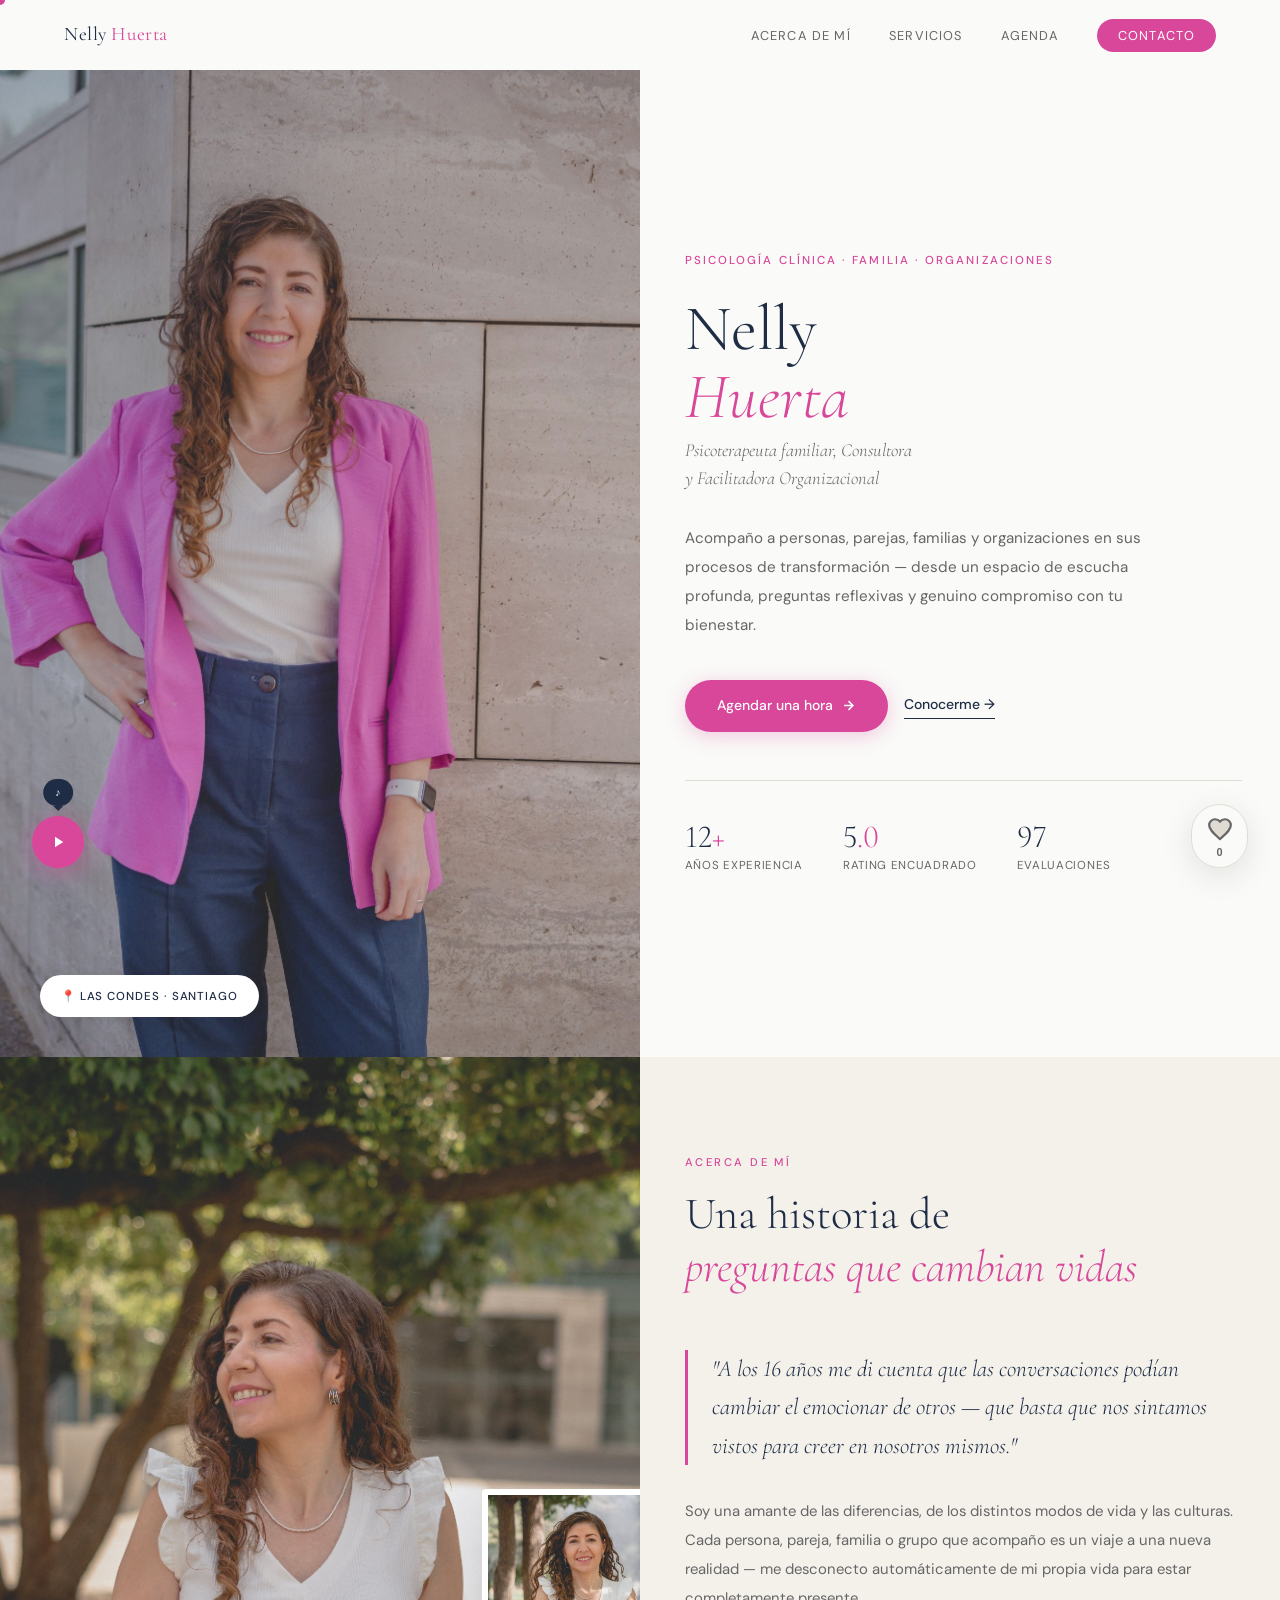
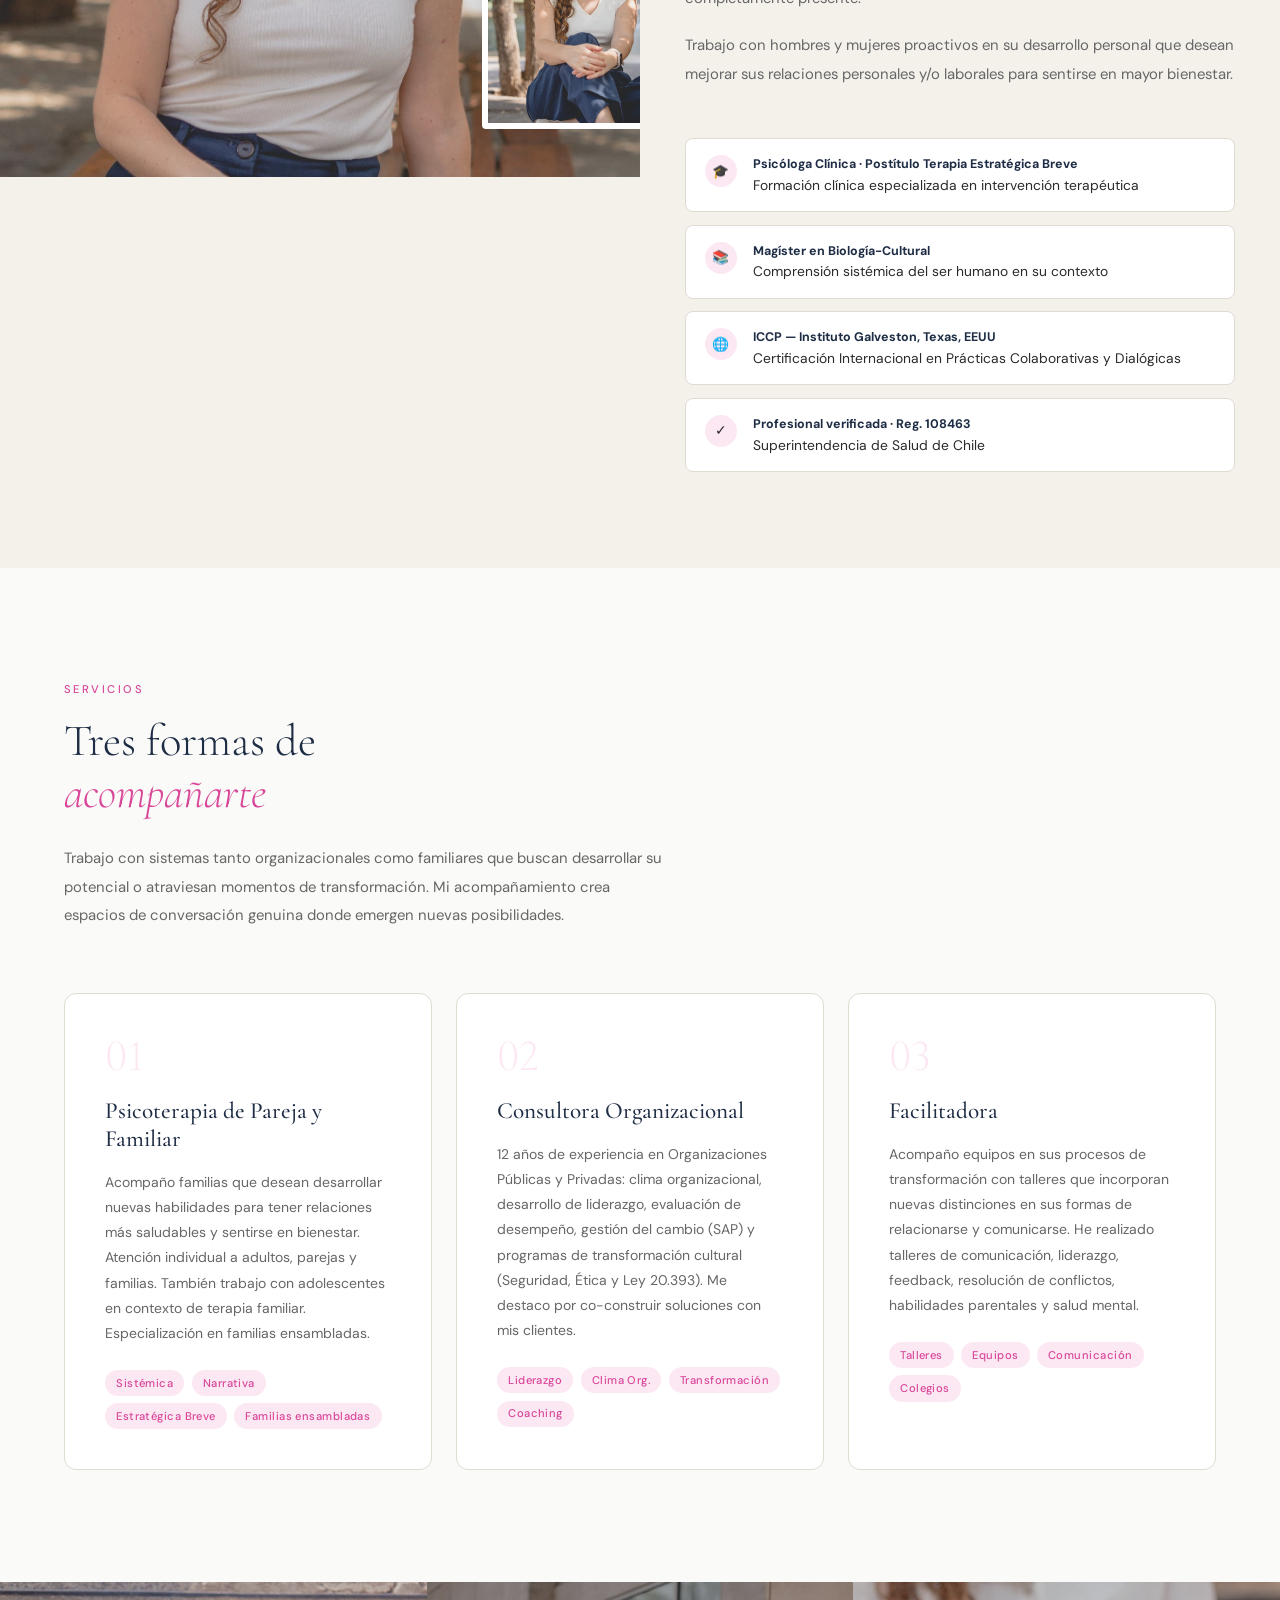
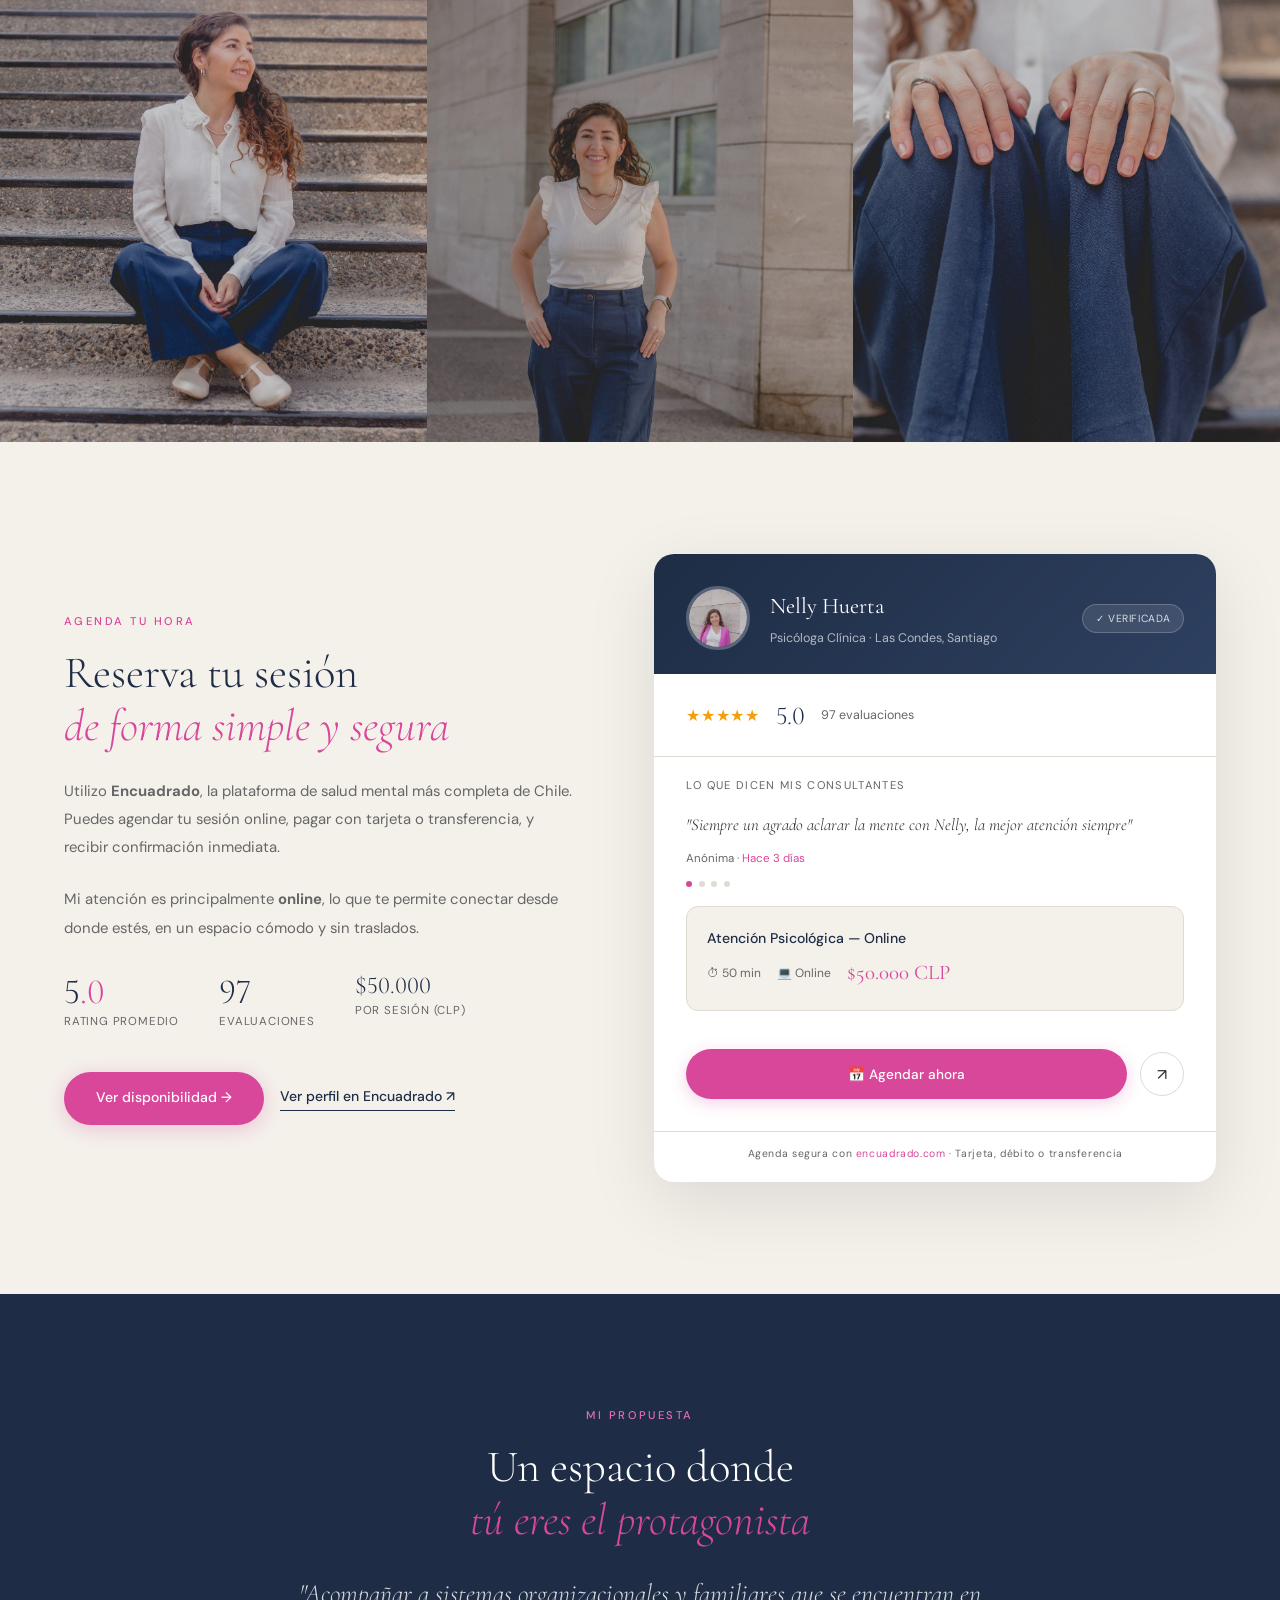
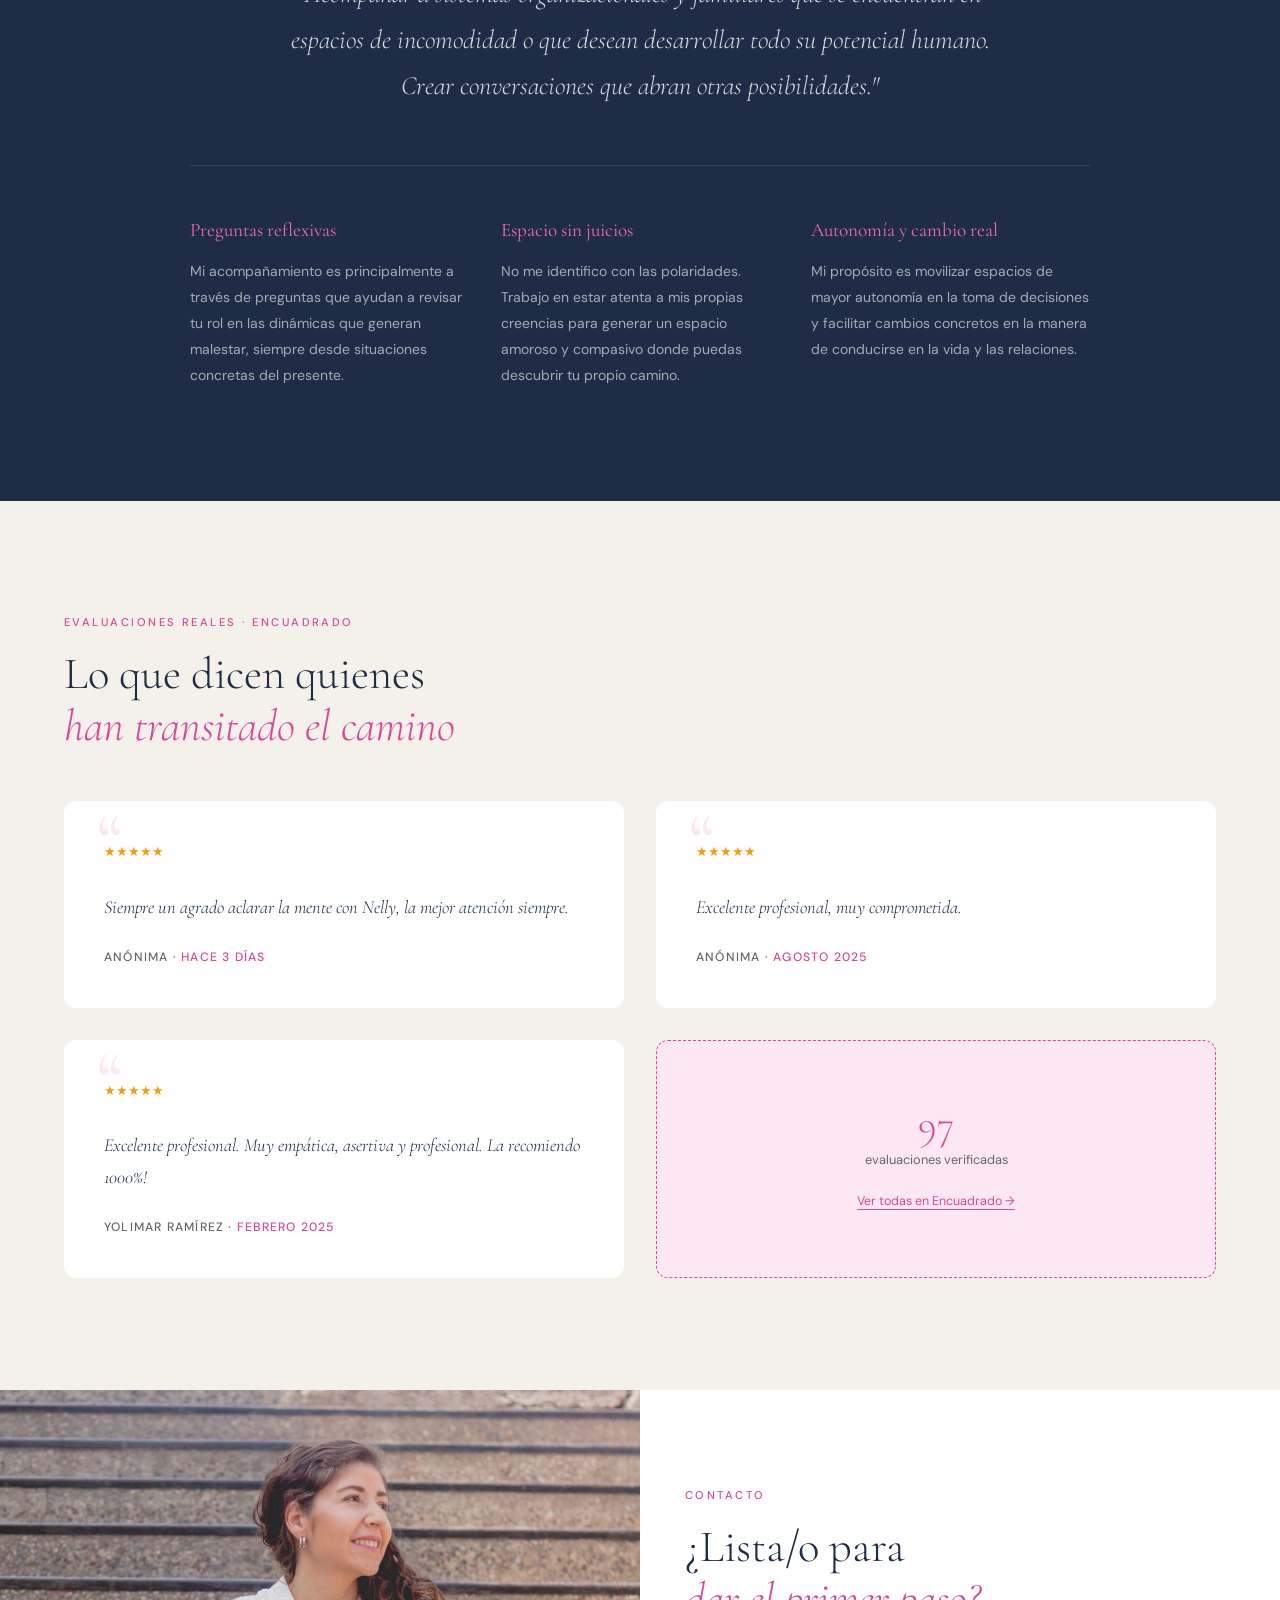
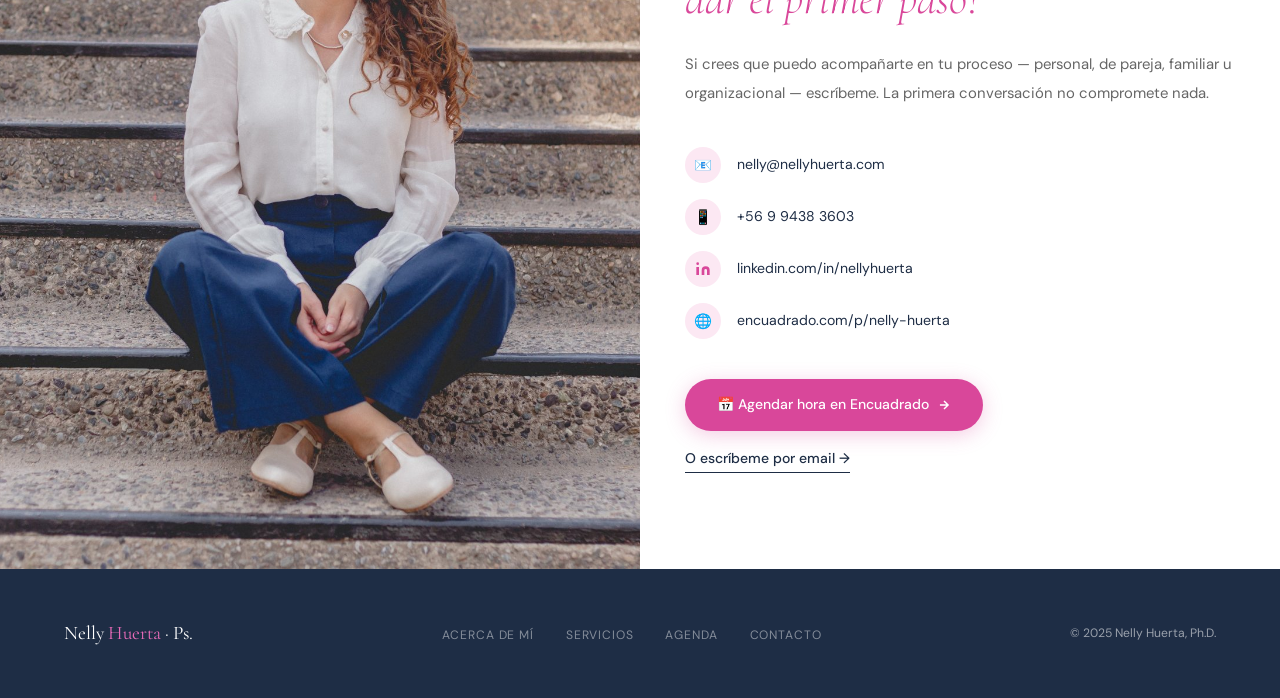
==== commit b36ec0b0: "✨ 6 mejoras" ====
--- a/index.html
+++ b/index.html
@@ -6,6 +6,11 @@
   <title>Nelly Huerta | Psicóloga Clínica · Las Condes, Santiago</title>
   <meta name="description" content="Psicoterapeuta familiar, Consultora y Facilitadora Organizacional. Atención individual, parejas y familias. Agenda tu hora en Encuadrado.">
   <meta name="keywords" content="psicóloga, psicoterapia, pareja, familia, Santiago, Las Condes, terapia familiar, consultoría organizacional">
+
+  <!-- Favicon desde nellyhuerta.com (Wix) -->
+  <link rel="icon" sizes="192x192" href="https://static.wixstatic.com/media/7f3243_43928709c72d4750ae893903965c1ee2~mv2.png/v1/fill/w_192,h_192,lg_1,usm_0.66_1.00_0.01/7f3243_43928709c72d4750ae893903965c1ee2~mv2.png" type="image/png">
+  <link rel="shortcut icon" href="https://static.wixstatic.com/media/7f3243_43928709c72d4750ae893903965c1ee2~mv2.png/v1/fill/w_32,h_32,lg_1,usm_0.66_1.00_0.01/7f3243_43928709c72d4750ae893903965c1ee2~mv2.png" type="image/png">
+  <link rel="apple-touch-icon" href="https://static.wixstatic.com/media/7f3243_43928709c72d4750ae893903965c1ee2~mv2.png/v1/fill/w_180,h_180,lg_1,usm_0.66_1.00_0.01/7f3243_43928709c72d4750ae893903965c1ee2~mv2.png" type="image/png">
 
   <!-- Open Graph -->
   <meta property="og:title" content="Nelly Huerta | Psicóloga Clínica">
@@ -279,7 +284,7 @@
             <div class="enc-stat-label">Evaluaciones</div>
           </div>
           <div>
-            <div class="enc-stat-num">$50<span>k</span></div>
+            <div class="enc-stat-num" style="font-size:1.5rem;">$50.000</div>
             <div class="enc-stat-label">Por sesión (CLP)</div>
           </div>
         </div>
@@ -464,8 +469,14 @@
           <a href="tel:+56994383603">+56 9 9438 3603</a>
         </div>
         <div class="contacto-item">
-          <div class="contacto-icono">📍</div>
-          <span>Las Condes, Santiago · También online</span>
+          <div class="contacto-icono">
+            <svg width="16" height="16" viewBox="0 0 24 24" fill="none" xmlns="http://www.w3.org/2000/svg">
+              <path d="M16 8a6 6 0 0 1 6 6v7h-4v-7a2 2 0 0 0-2-2 2 2 0 0 0-2 2v7h-4v-7a6 6 0 0 1 6-6z" fill="#d9479a"/>
+              <rect x="2" y="9" width="4" height="12" fill="#d9479a"/>
+              <circle cx="4" cy="4" r="2" fill="#d9479a"/>
+            </svg>
+          </div>
+          <a href="https://www.linkedin.com/in/nellyhuerta/" target="_blank" rel="noopener">linkedin.com/in/nellyhuerta</a>
         </div>
         <div class="contacto-item">
           <div class="contacto-icono">🌐</div>
--- a/css/style.css
+++ b/css/style.css
@@ -790,3 +790,16 @@
   }
   #heart-icon { width: 22px; height: 22px; }
 }
+
+/* ── FIX: números con Cormorant no muestran "I" en vez de "1" ── */
+.hero-dato-numero,
+.enc-stat-num,
+.enc-rating-num,
+.enc-tooltip-num,
+.servicio-numero,
+.seccion-titulo,
+.acerca-cita,
+.enfoque-texto {
+  font-variant-numeric: lining-nums;
+  font-feature-settings: "lnum" 1;
+}
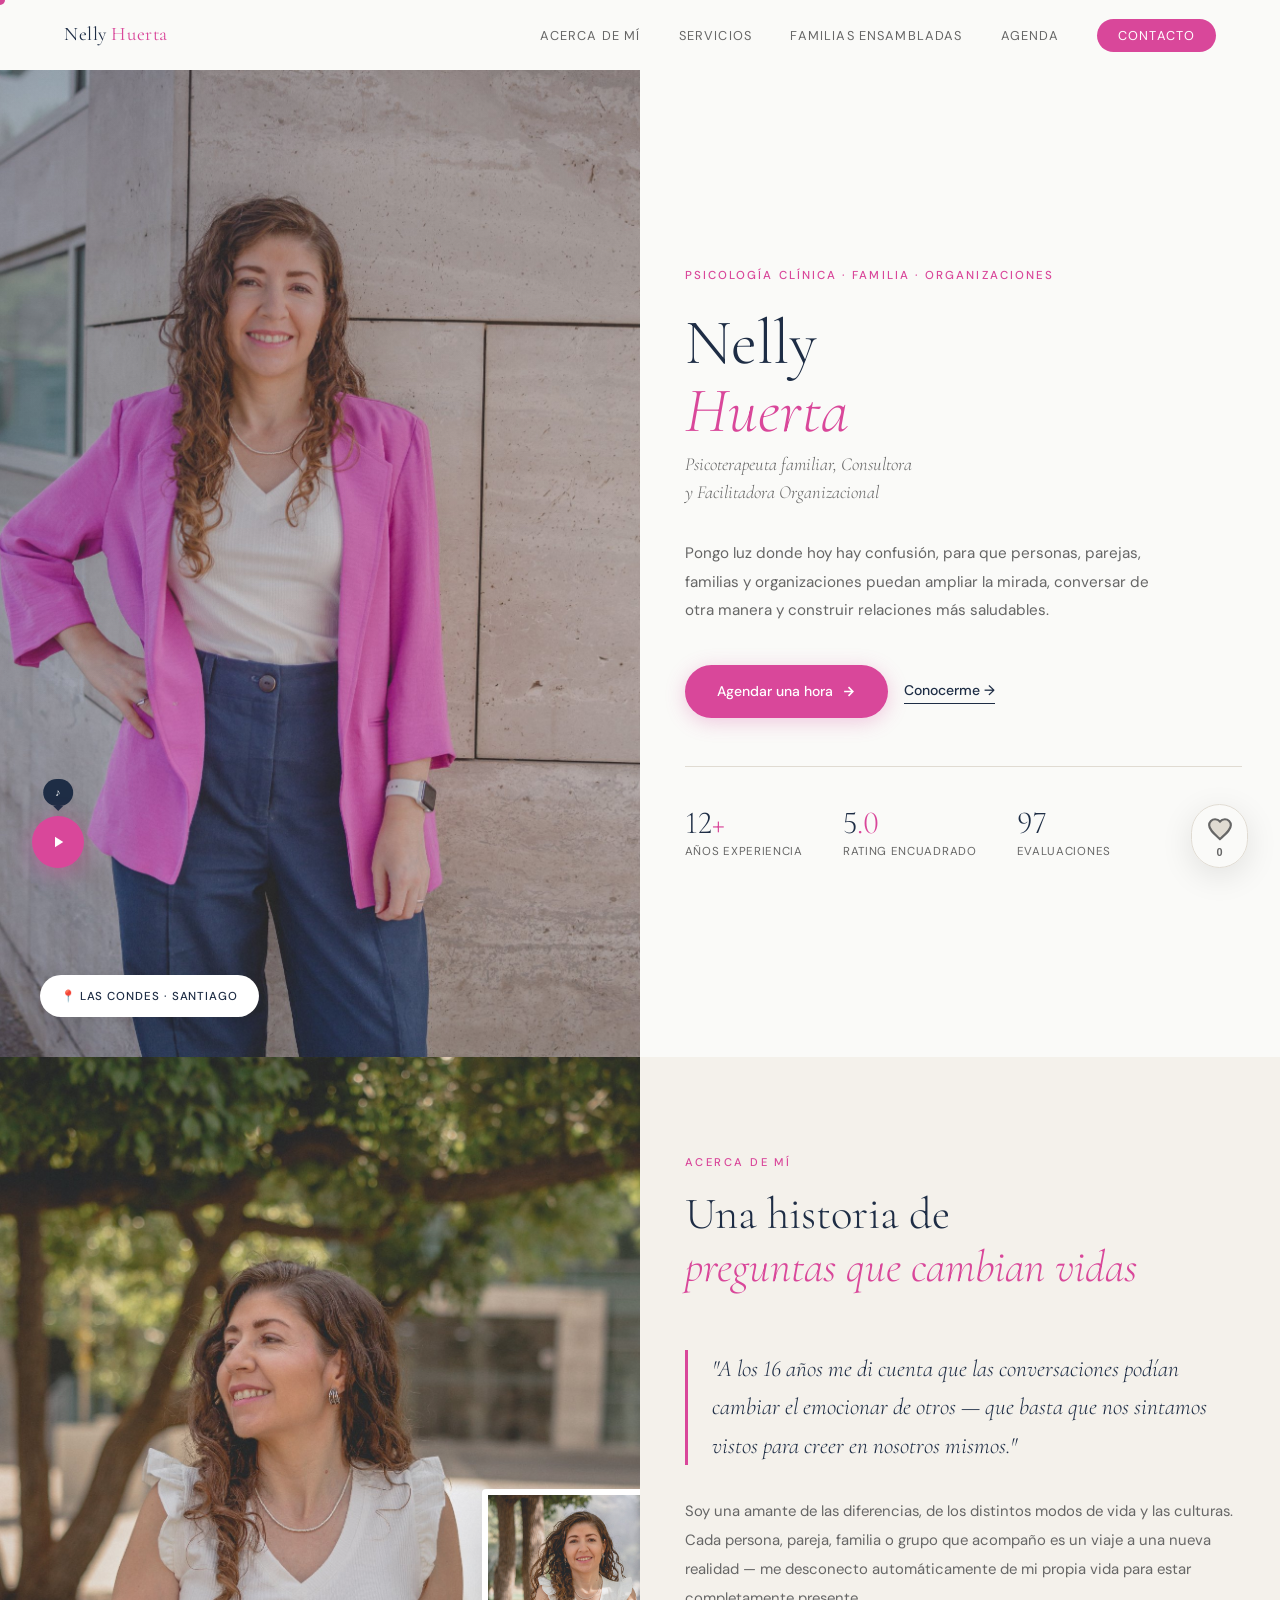
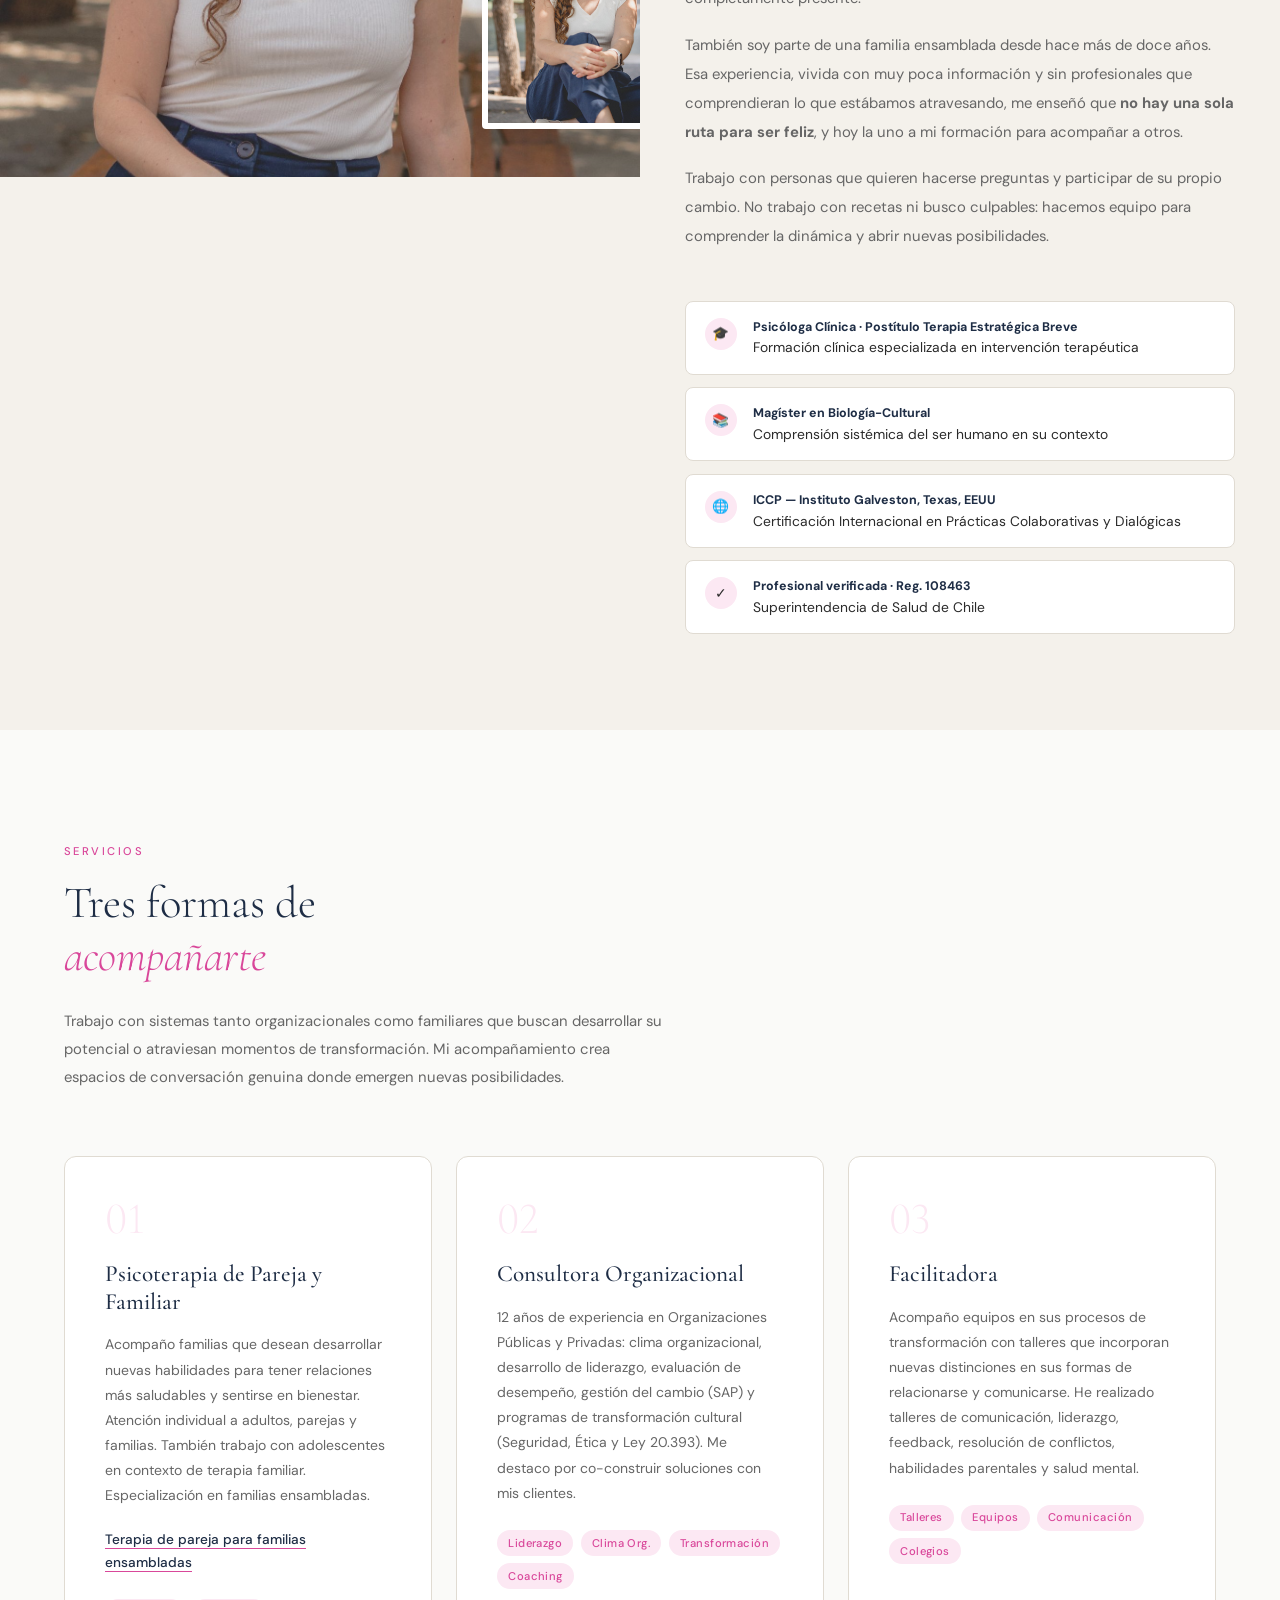
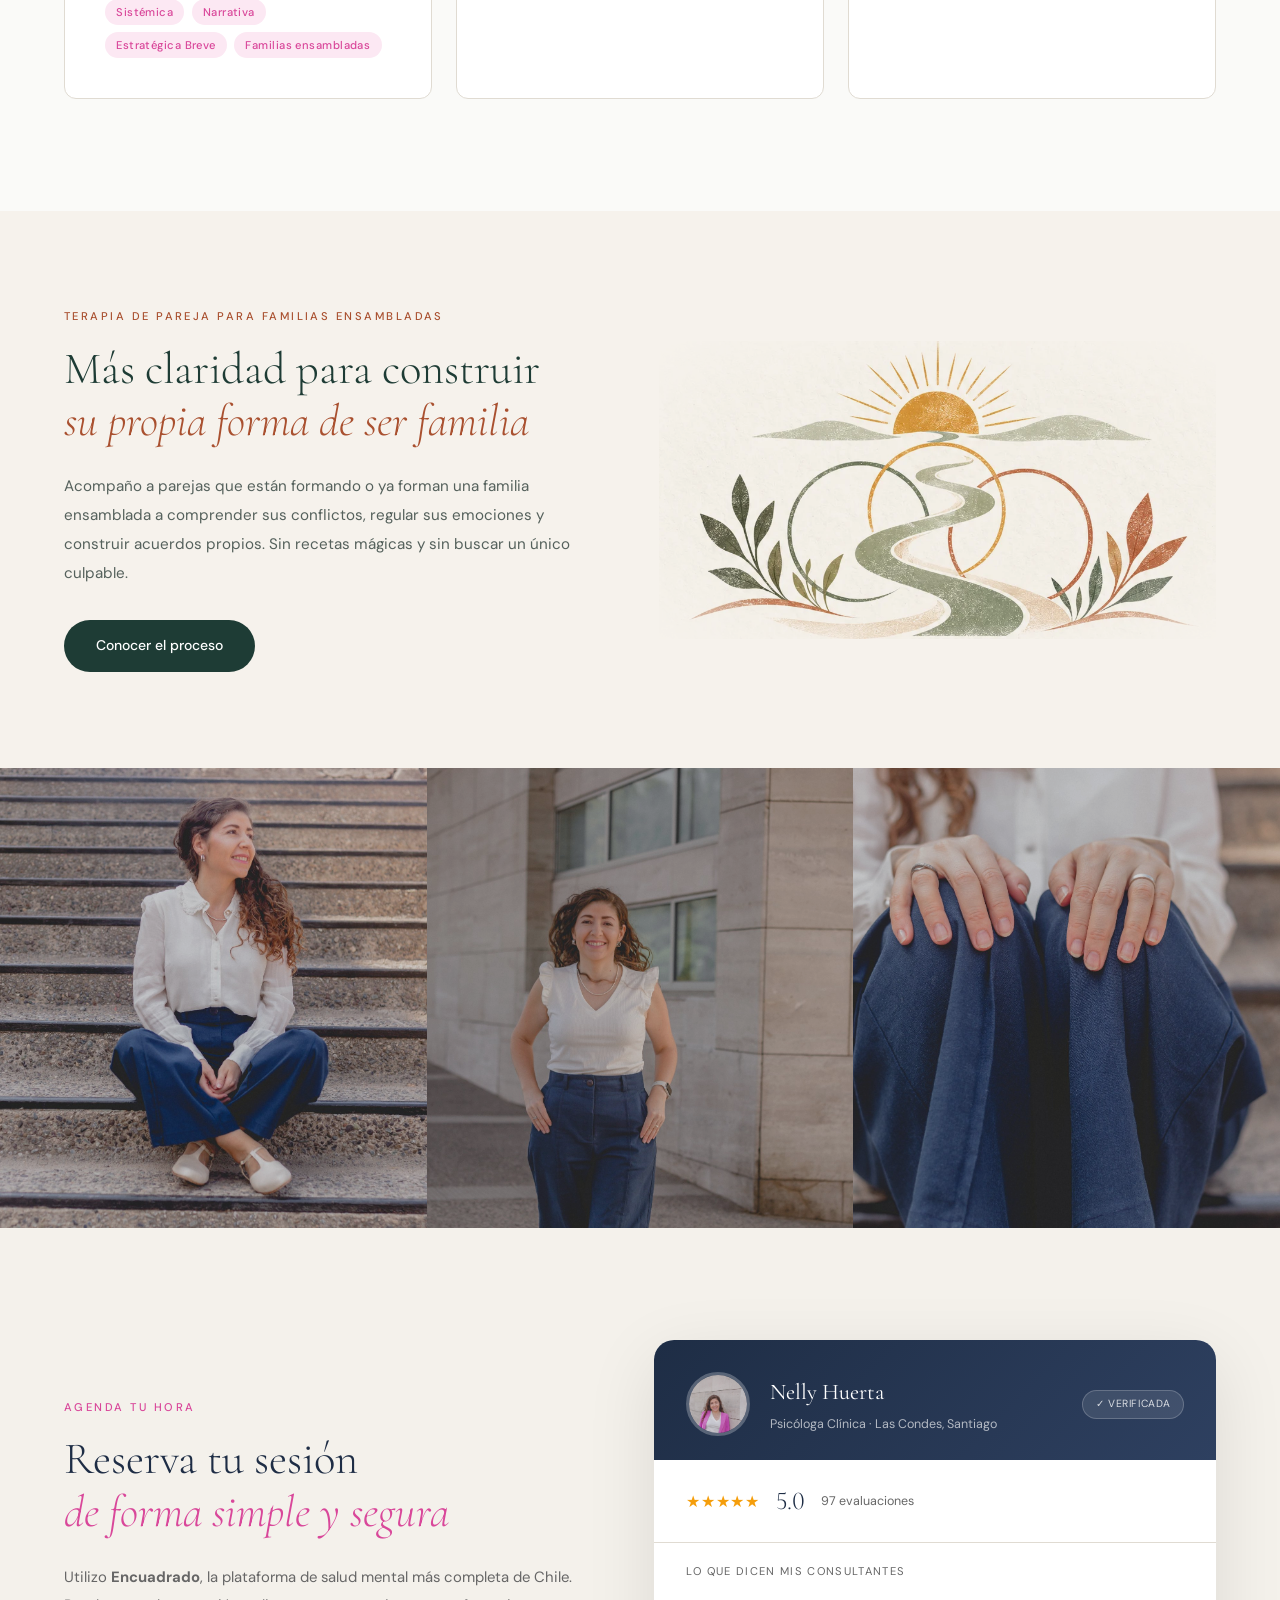
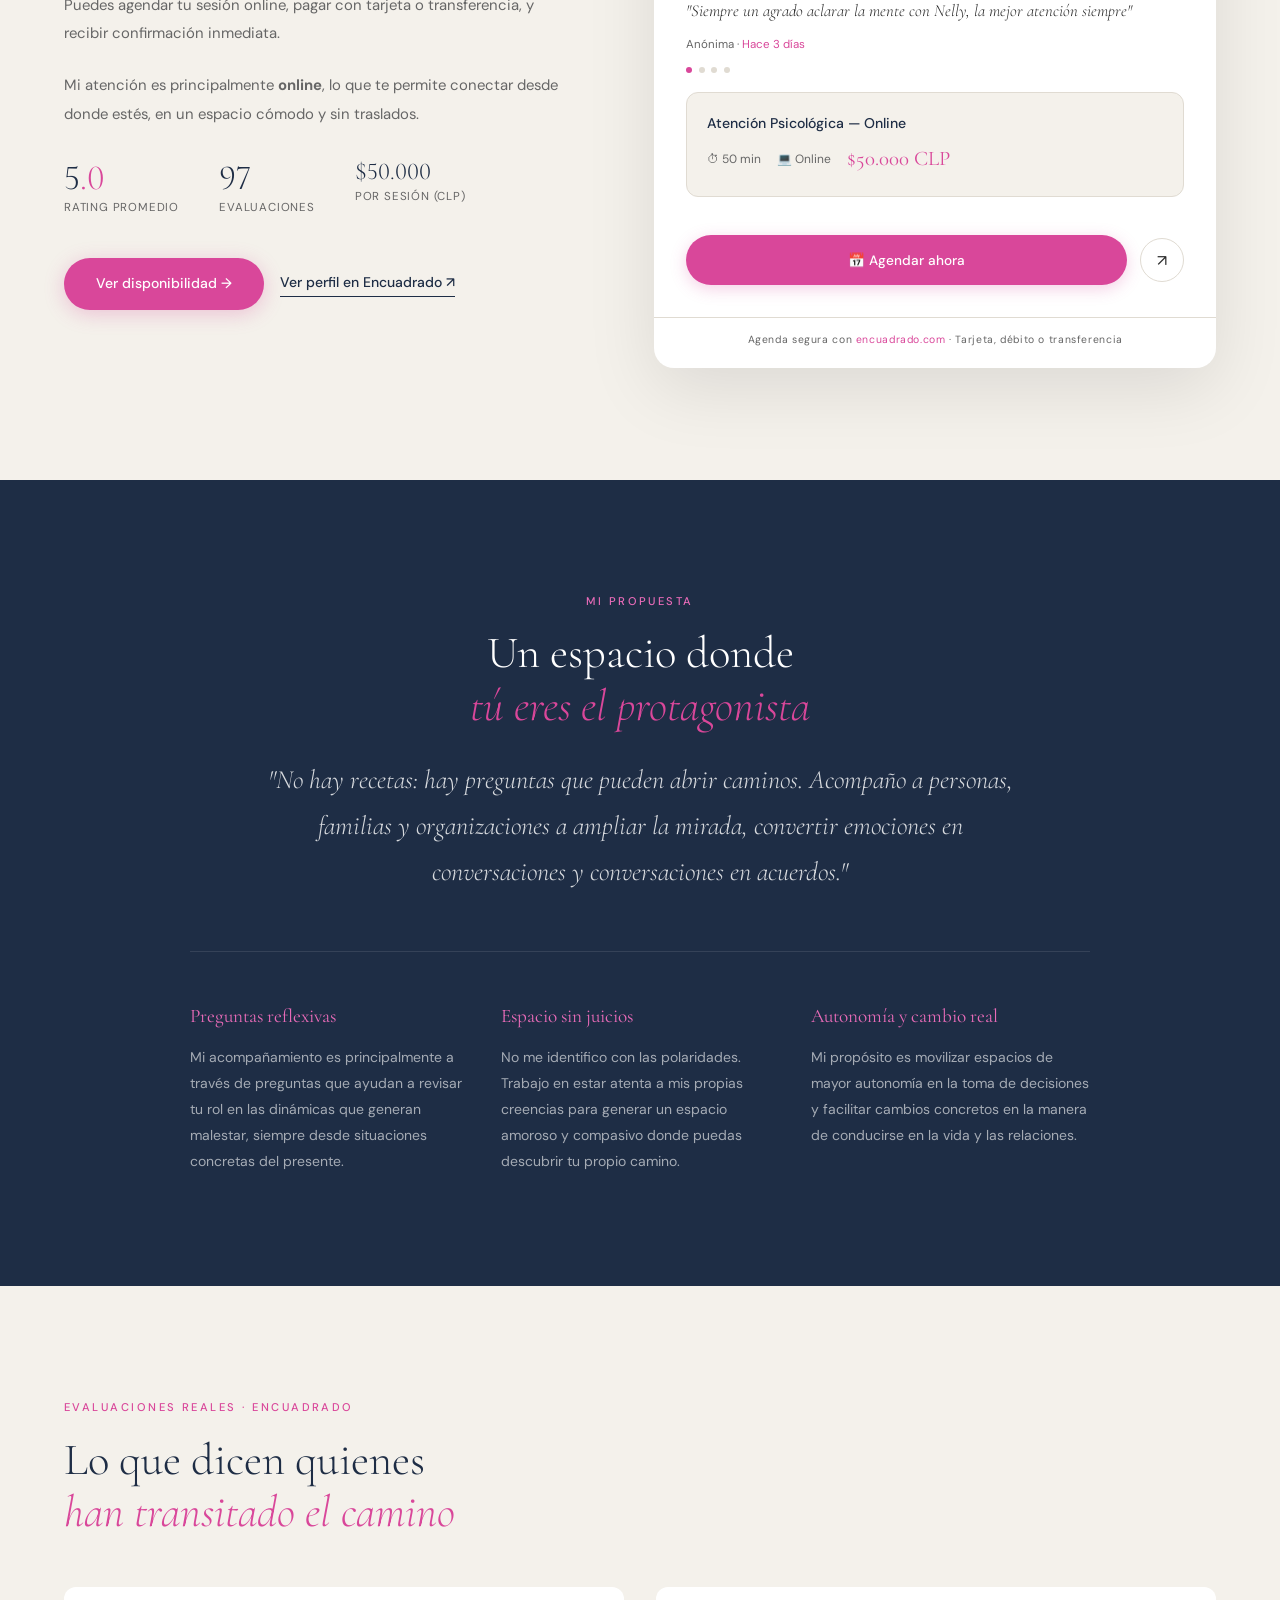
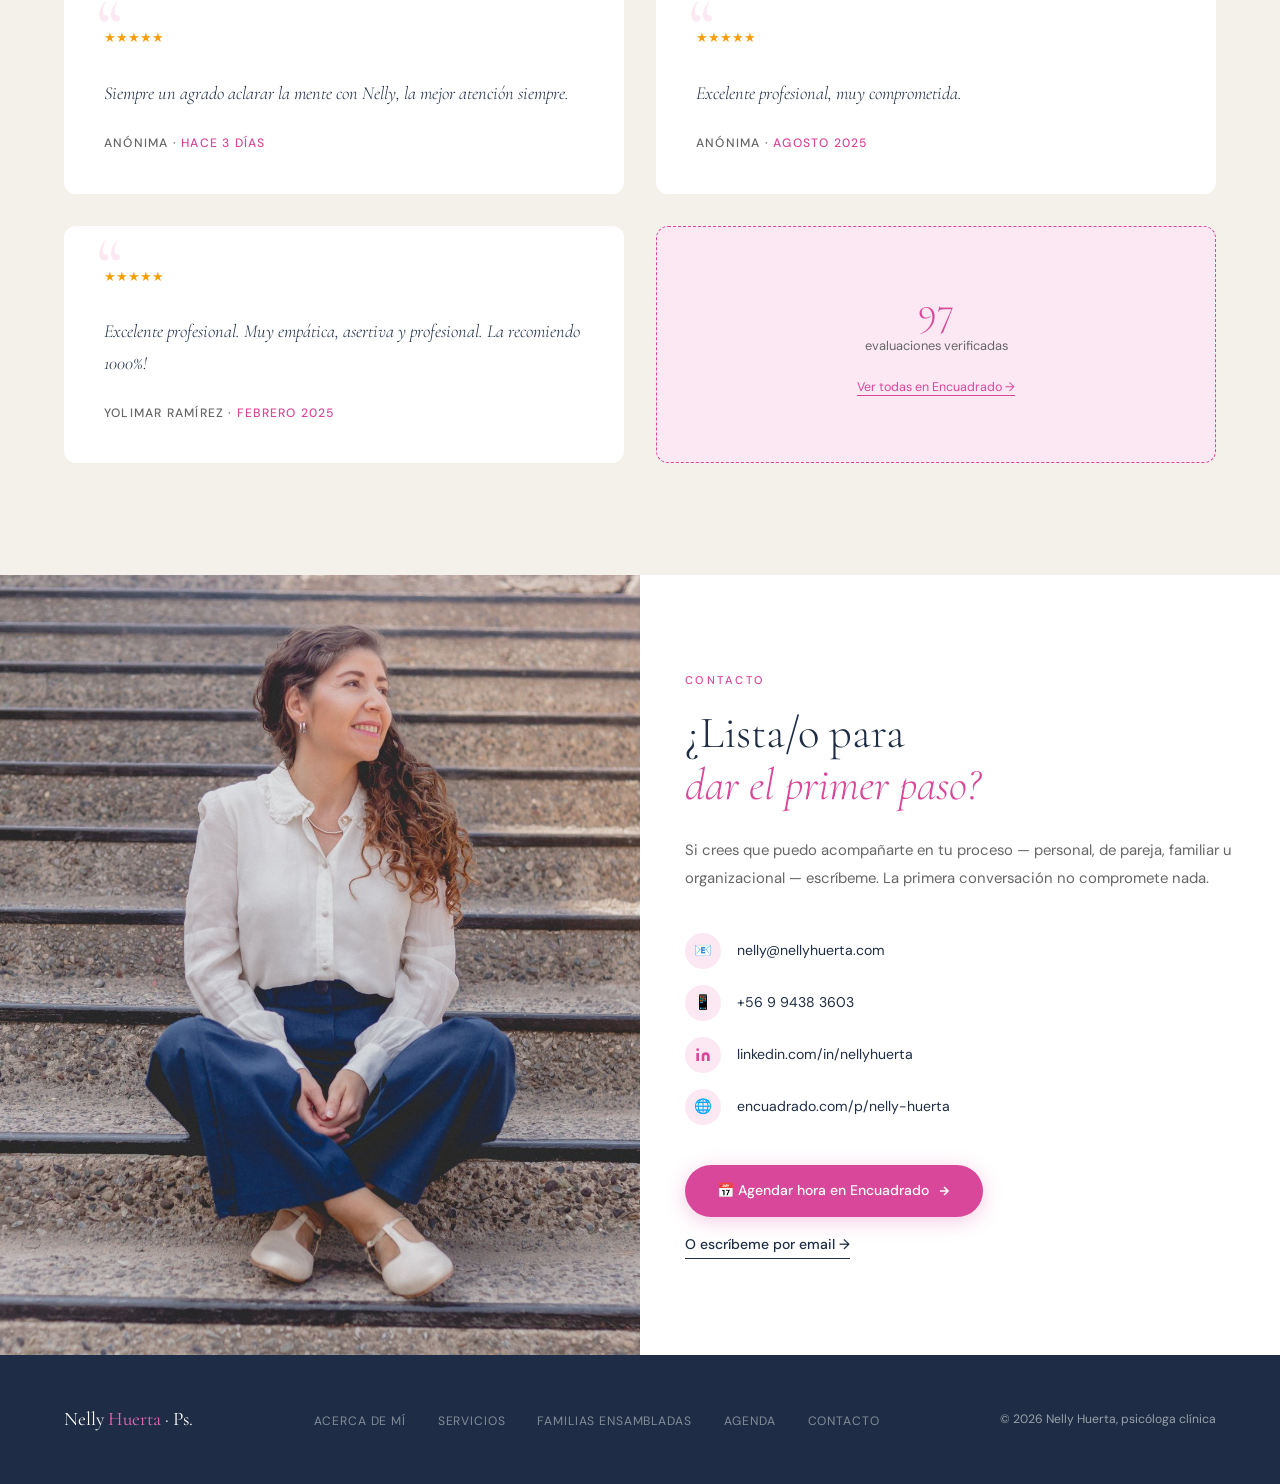
==== commit 9007707b: "🌿 Familias ensambladas: subsitio basado en el Manual de Narrativa - Rehace blendedfamilies.html desd" ====
--- a/index.html
+++ b/index.html
@@ -37,6 +37,7 @@
     <ul class="nav-links">
       <li><a href="#acerca">Acerca de mí</a></li>
       <li><a href="#servicios">Servicios</a></li>
+      <li><a href="blendedfamilies.html">Familias ensambladas</a></li>
       <li><a href="#encuadrado-section">Agenda</a></li>
       <li><a href="#contacto" class="nav-cta">Contacto</a></li>
     </ul>
@@ -49,6 +50,7 @@
   <div class="mobile-menu" id="mobileMenu">
     <a href="#acerca"             onclick="closeMobile()">Acerca de mí</a>
     <a href="#servicios"          onclick="closeMobile()">Servicios</a>
+    <a href="blendedfamilies.html">Familias ensambladas</a>
     <a href="#encuadrado-section" onclick="closeMobile()">Agenda tu hora</a>
     <a href="#contacto"           onclick="closeMobile()" style="color:var(--fucsia);font-weight:500;">Contacto</a>
   </div>
@@ -122,7 +124,7 @@
         Psicoterapeuta familiar, Consultora<br>y Facilitadora Organizacional
       </p>
       <p class="hero-descripcion">
-        Acompaño a personas, parejas, familias y organizaciones en sus procesos de transformación — desde un espacio de escucha profunda, preguntas reflexivas y genuino compromiso con tu bienestar.
+        Pongo luz donde hoy hay confusión, para que personas, parejas, familias y organizaciones puedan ampliar la mirada, conversar de otra manera y construir relaciones más saludables.
       </p>
       <div class="hero-acciones">
         <a href="https://encuadrado.com/p/nelly-huerta"
@@ -168,7 +170,9 @@
 
       <p>Soy una amante de las diferencias, de los distintos modos de vida y las culturas. Cada persona, pareja, familia o grupo que acompaño es un viaje a una nueva realidad — me desconecto automáticamente de mi propia vida para estar completamente presente.</p>
 
-      <p>Trabajo con hombres y mujeres proactivos en su desarrollo personal que desean mejorar sus relaciones personales y/o laborales para sentirse en mayor bienestar.</p>
+      <p>También soy parte de una familia ensamblada desde hace más de doce años. Esa experiencia, vivida con muy poca información y sin profesionales que comprendieran lo que estábamos atravesando, me enseñó que <strong>no hay una sola ruta para ser feliz</strong>, y hoy la uno a mi formación para acompañar a otros.</p>
+
+      <p>Trabajo con personas que quieren hacerse preguntas y participar de su propio cambio. No trabajo con recetas ni busco culpables: hacemos equipo para comprender la dinámica y abrir nuevas posibilidades.</p>
 
       <div class="credenciales">
         <div class="credencial reveal">
@@ -215,6 +219,7 @@
         <div class="servicio-numero">01</div>
         <h3 class="servicio-titulo">Psicoterapia de Pareja y Familiar</h3>
         <p class="servicio-texto">Acompaño familias que desean desarrollar nuevas habilidades para tener relaciones más saludables y sentirse en bienestar. Atención individual a adultos, parejas y familias. También trabajo con adolescentes en contexto de terapia familiar. Especialización en familias ensambladas.</p>
+        <a href="blendedfamilies.html" class="servicio-link">Terapia de pareja para familias ensambladas</a>
         <div class="servicio-tags">
           <span class="tag">Sistémica</span>
           <span class="tag">Narrativa</span>
@@ -245,6 +250,18 @@
         </div>
       </div>
     </div>
+  </section>
+
+  <!-- ═══ FAMILIAS ENSAMBLADAS (subsitio) ═══ -->
+  <section id="ensambladas" aria-labelledby="titulo-ensambladas">
+    <div class="ens-texto">
+      <span class="seccion-eyebrow">Terapia de pareja para familias ensambladas</span>
+      <h2 class="seccion-titulo" id="titulo-ensambladas">Más claridad para construir<br><em>su propia forma de ser familia</em></h2>
+      <p>Acompaño a parejas que están formando o ya forman una familia ensamblada a comprender sus conflictos, regular sus emociones y construir acuerdos propios. Sin recetas mágicas y sin buscar un único culpable.</p>
+      <a href="blendedfamilies.html" class="btn-primary">Conocer el proceso</a>
+    </div>
+    <img class="ens-ilustracion" src="images/narrativa/amanecer-camino.webp" width="935" height="500" loading="lazy"
+         alt="Ilustración de un camino sinuoso que atraviesa tres círculos entrelazados hacia un sol que amanece.">
   </section>
 
   <!-- ═══ FRANJA DE FOTOS ═══ -->
@@ -396,7 +413,7 @@
       <span class="seccion-eyebrow">Mi propuesta</span>
       <h2 class="seccion-titulo">Un espacio donde<br><em>tú eres el protagonista</em></h2>
       <p class="enfoque-texto">
-        "Acompañar a sistemas organizacionales y familiares que se encuentran en espacios de incomodidad o que desean desarrollar todo su potencial humano. Crear conversaciones que abran otras posibilidades."
+        "No hay recetas: hay preguntas que pueden abrir caminos. Acompaño a personas, familias y organizaciones a ampliar la mirada, convertir emociones en conversaciones y conversaciones en acuerdos."
       </p>
       <div class="enfoque-pilares">
         <div class="reveal">
@@ -506,10 +523,11 @@
     <ul class="footer-links">
       <li><a href="#acerca">Acerca de mí</a></li>
       <li><a href="#servicios">Servicios</a></li>
+      <li><a href="blendedfamilies.html">Familias ensambladas</a></li>
       <li><a href="#encuadrado-section">Agenda</a></li>
       <li><a href="#contacto">Contacto</a></li>
     </ul>
-    <p>© 2025 Nelly Huerta, Ph.D.</p>
+    <p>© 2026 Nelly Huerta, psicóloga clínica</p>
   </footer>
 
   <!-- ═══ MUSIC PLAYER — BOTÓN CIRCULAR FLOTANTE ═══ -->
--- a/css/style.css
+++ b/css/style.css
@@ -294,6 +294,35 @@
   border-radius: 100px; background: var(--fucsia-pale);
   color: var(--fucsia); font-size: 0.7rem;
   letter-spacing: 0.04em; font-weight: 500;
+}
+
+/* ── FAMILIAS ENSAMBLADAS (puente al subsitio, paleta del manual) ── */
+.servicio-link {
+  display: inline-block; margin-top: 1.2rem;
+  font-size: 0.85rem; font-weight: 500; color: var(--navy);
+  text-decoration: underline; text-decoration-color: var(--fucsia);
+  text-underline-offset: 4px;
+}
+.servicio-link:hover { color: var(--fucsia); }
+#ensambladas {
+  background: #f6f2ec;
+  padding: 6rem 5%;
+  display: grid; grid-template-columns: 1fr 1.05fr; gap: 4rem; align-items: center;
+}
+#ensambladas .seccion-eyebrow { color: #a9502f; }
+#ensambladas .seccion-titulo { color: #1e3c35; }
+#ensambladas .seccion-titulo em { color: #a9502f; }
+#ensambladas p { font-size: 0.95rem; color: #55615c; line-height: 1.9; margin-bottom: 2rem; max-width: 34rem; }
+#ensambladas .btn-primary { background: #1e3c35; box-shadow: none; }
+#ensambladas .btn-primary:hover { background: #2f5449; }
+.ens-ilustracion {
+  width: 100%; height: auto; mix-blend-mode: multiply;
+  -webkit-mask-image: radial-gradient(ellipse 72% 70% at 50% 52%, #000 62%, transparent 100%);
+          mask-image: radial-gradient(ellipse 72% 70% at 50% 52%, #000 62%, transparent 100%);
+}
+@media (max-width: 768px) {
+  #ensambladas { grid-template-columns: 1fr; gap: 2rem; padding: 4.5rem 6%; }
+  .ens-ilustracion { order: -1; }
 }
 
 /* ── FRANJA FOTOS ── */
